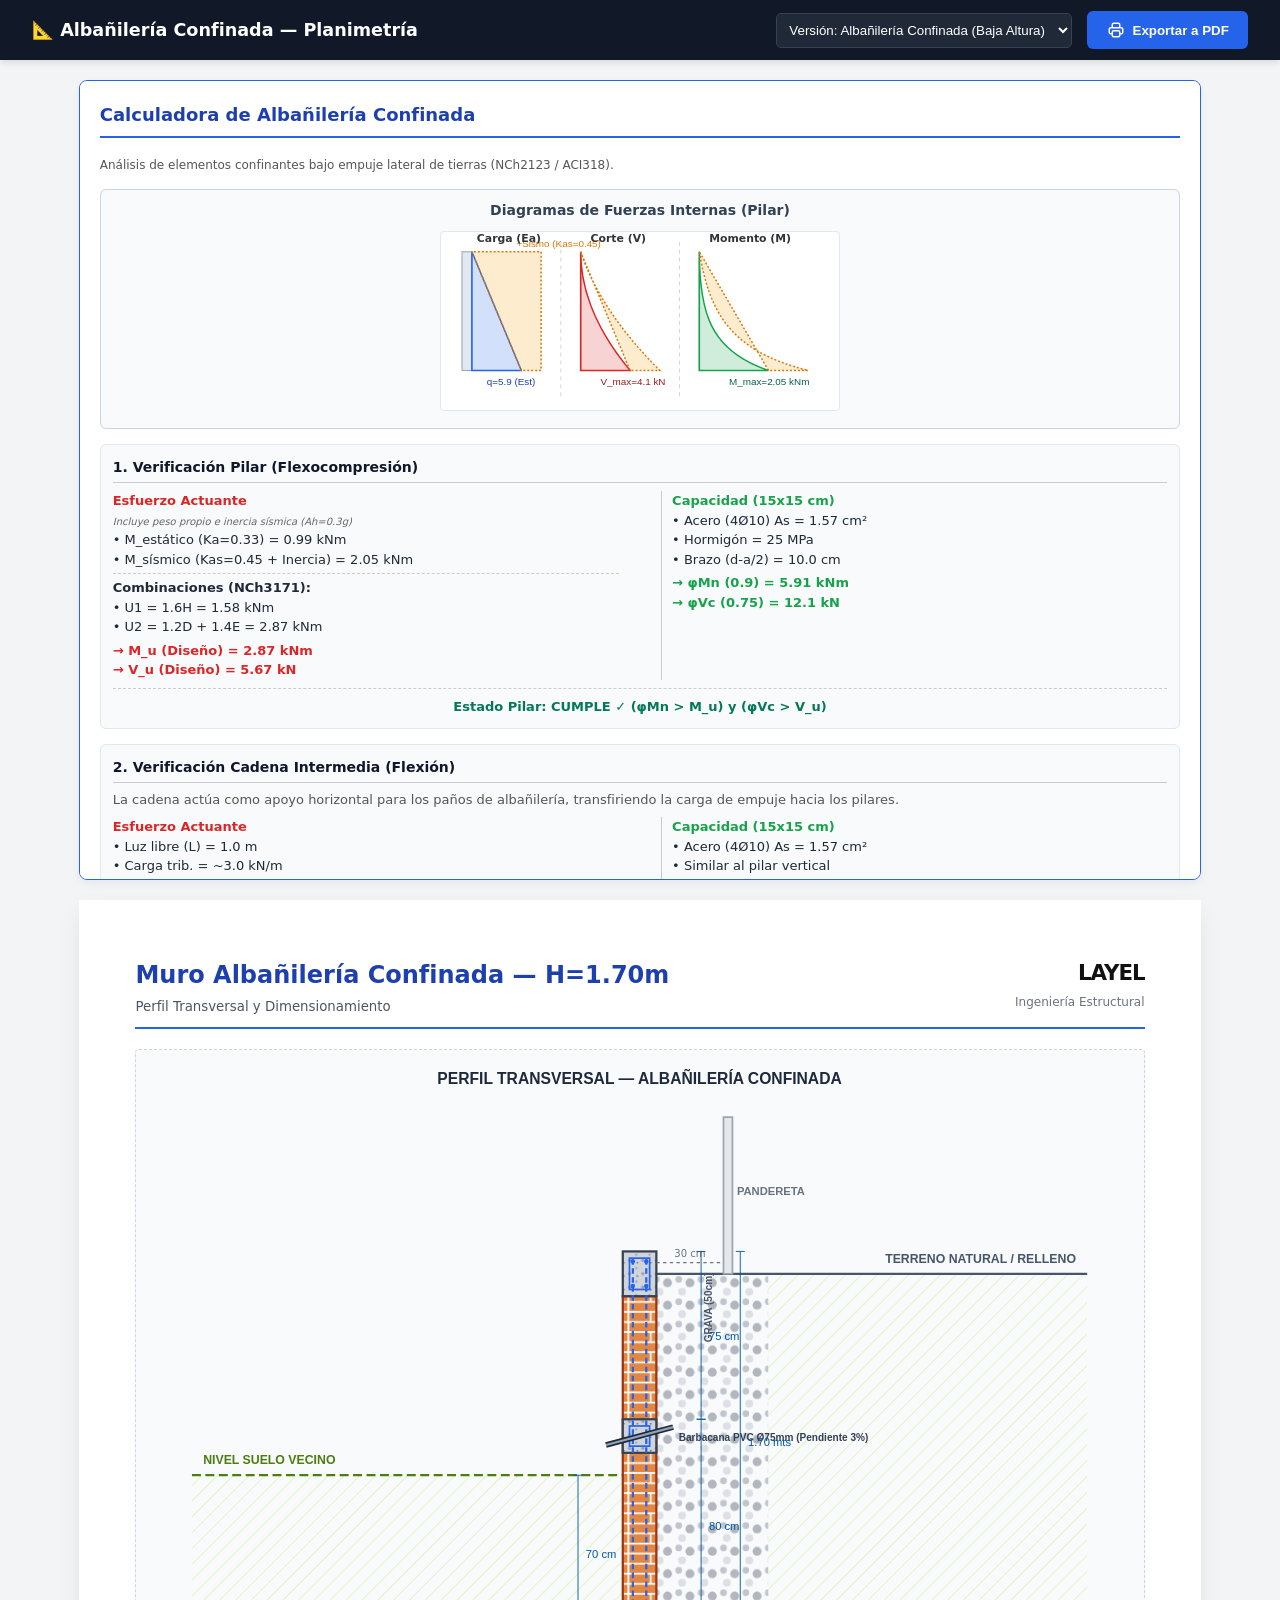
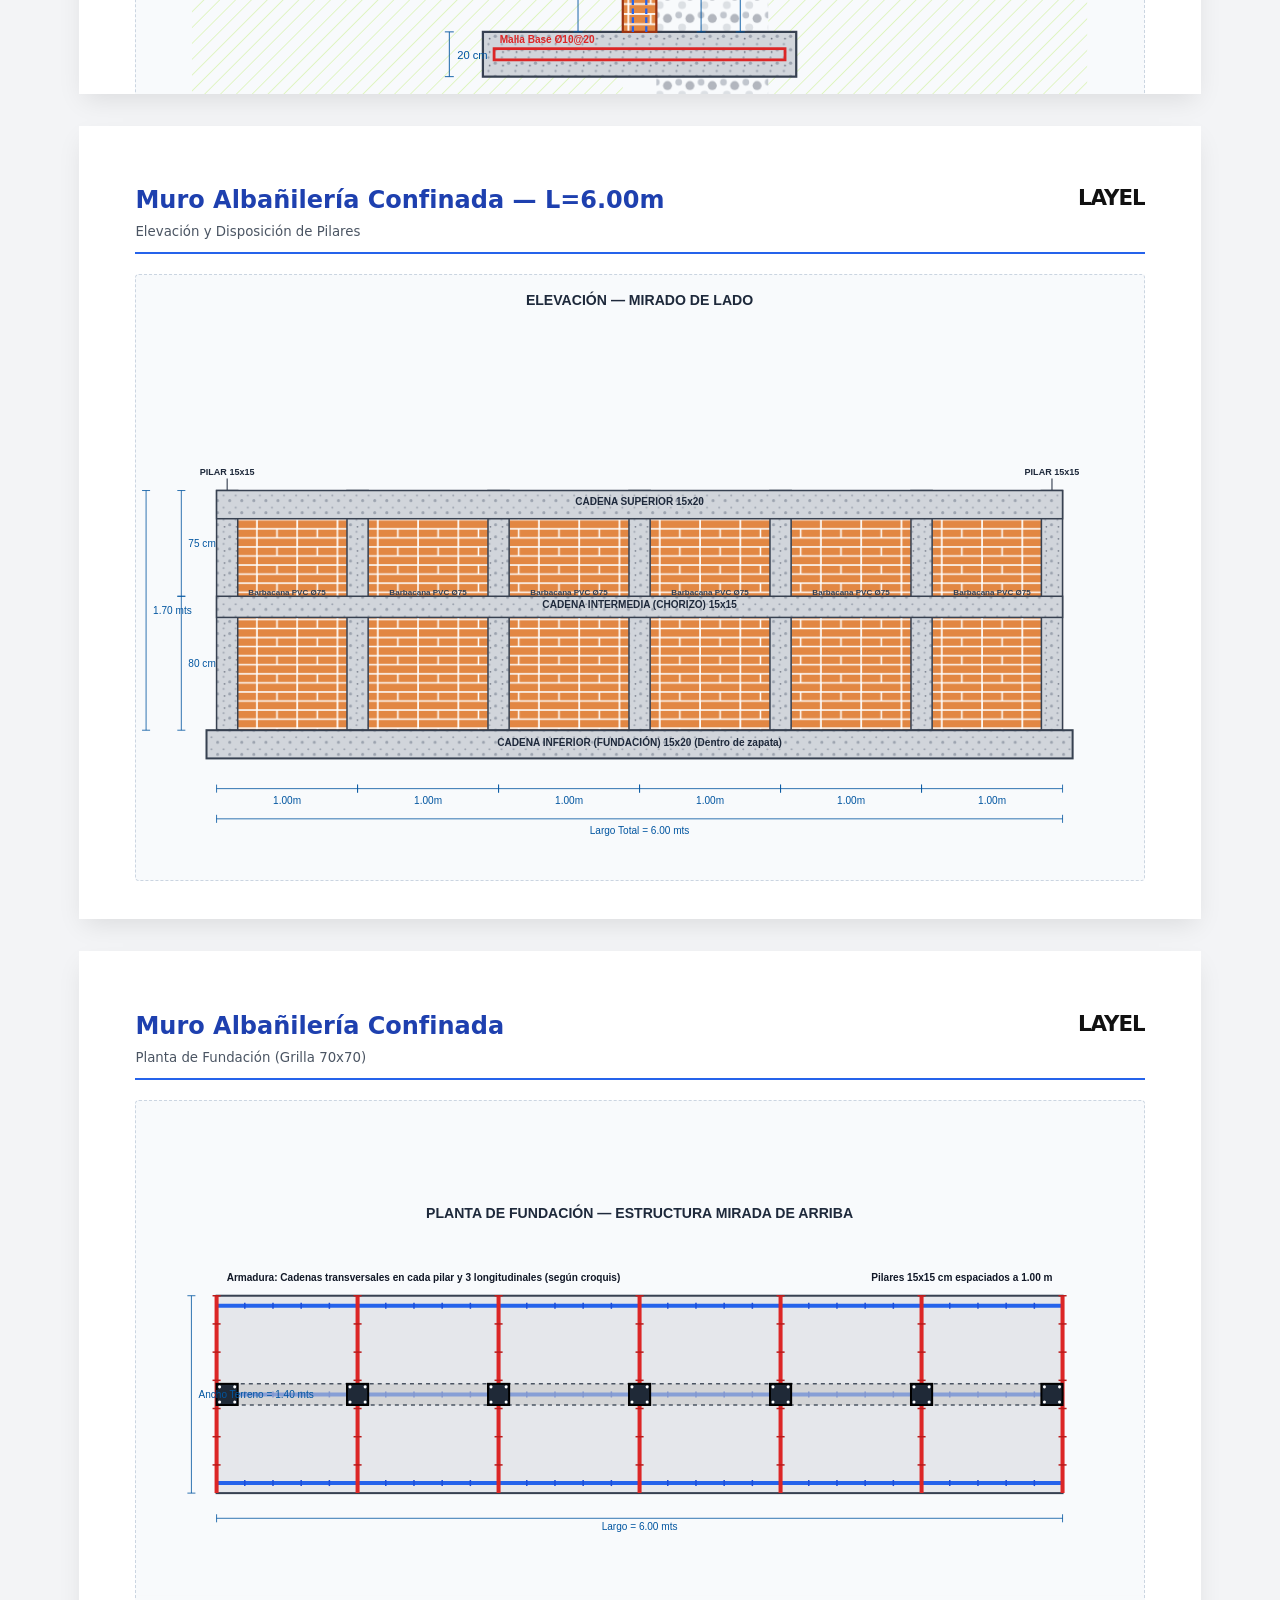
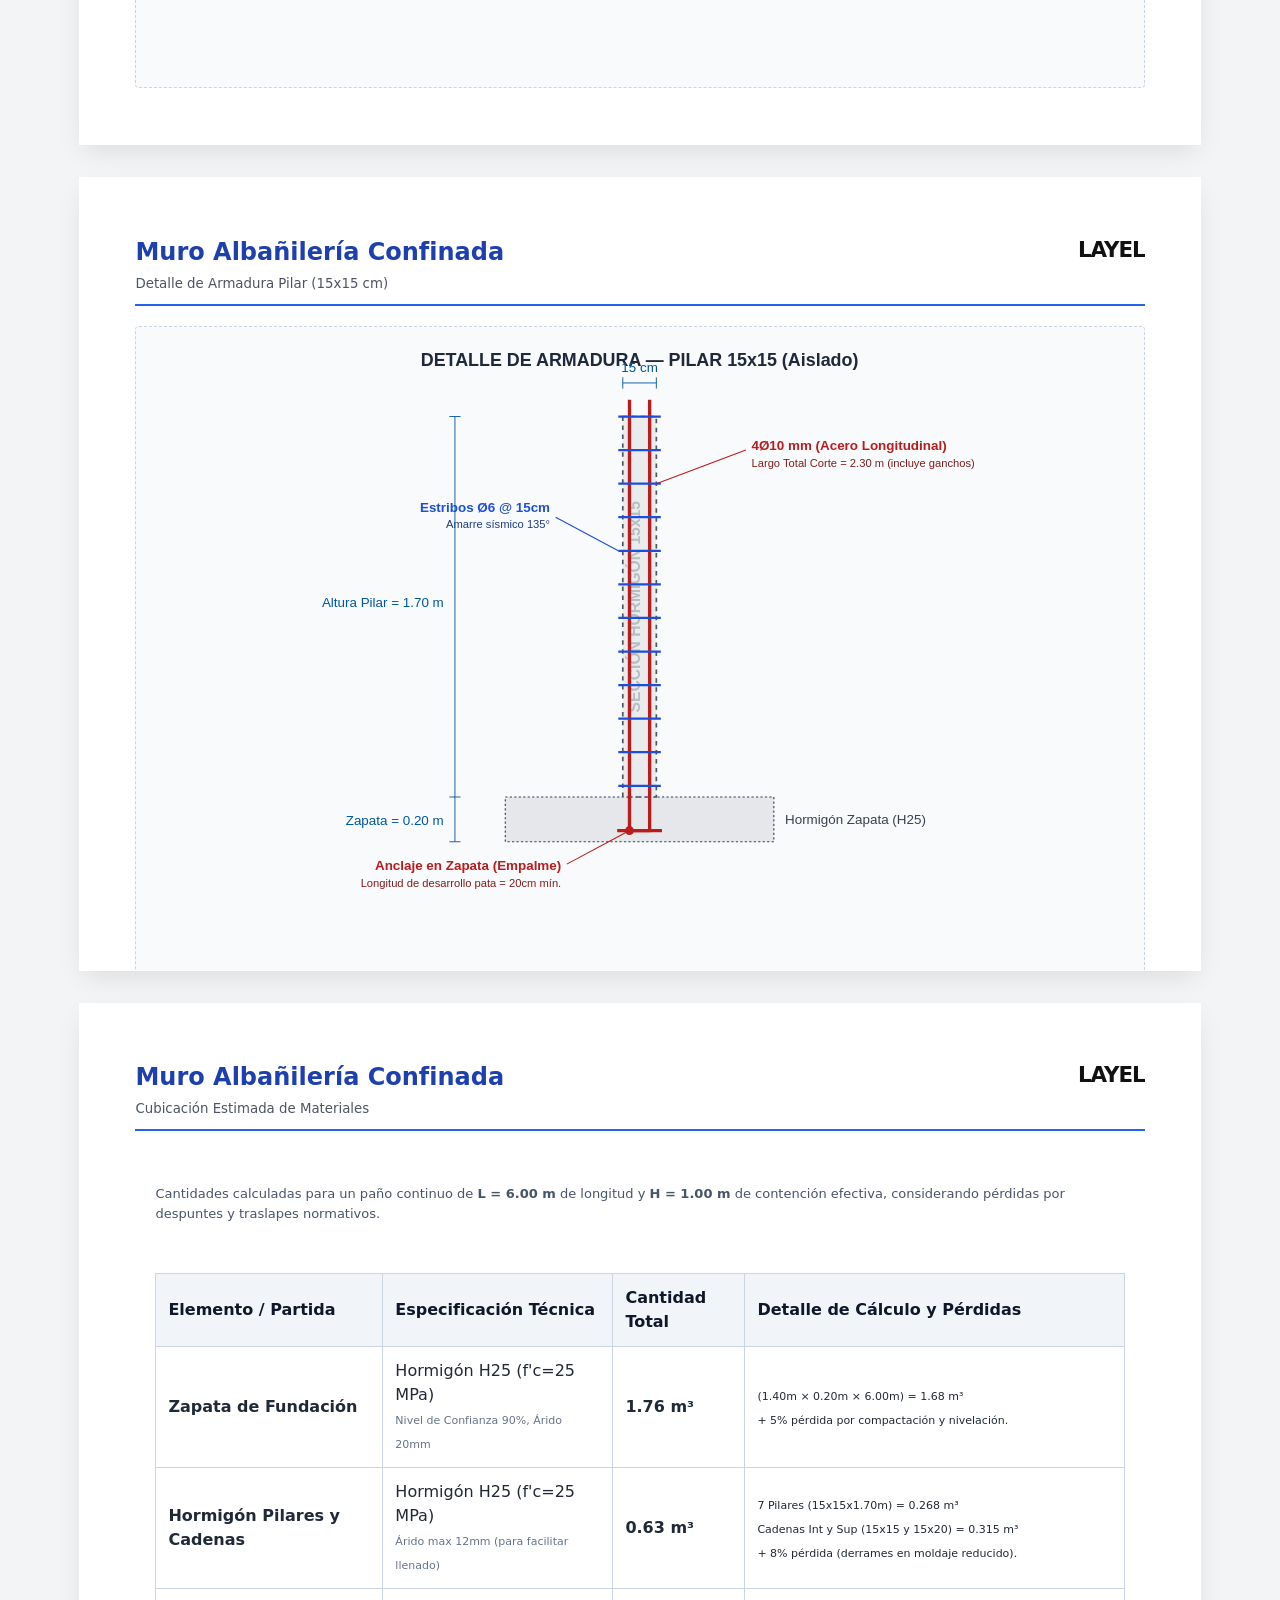
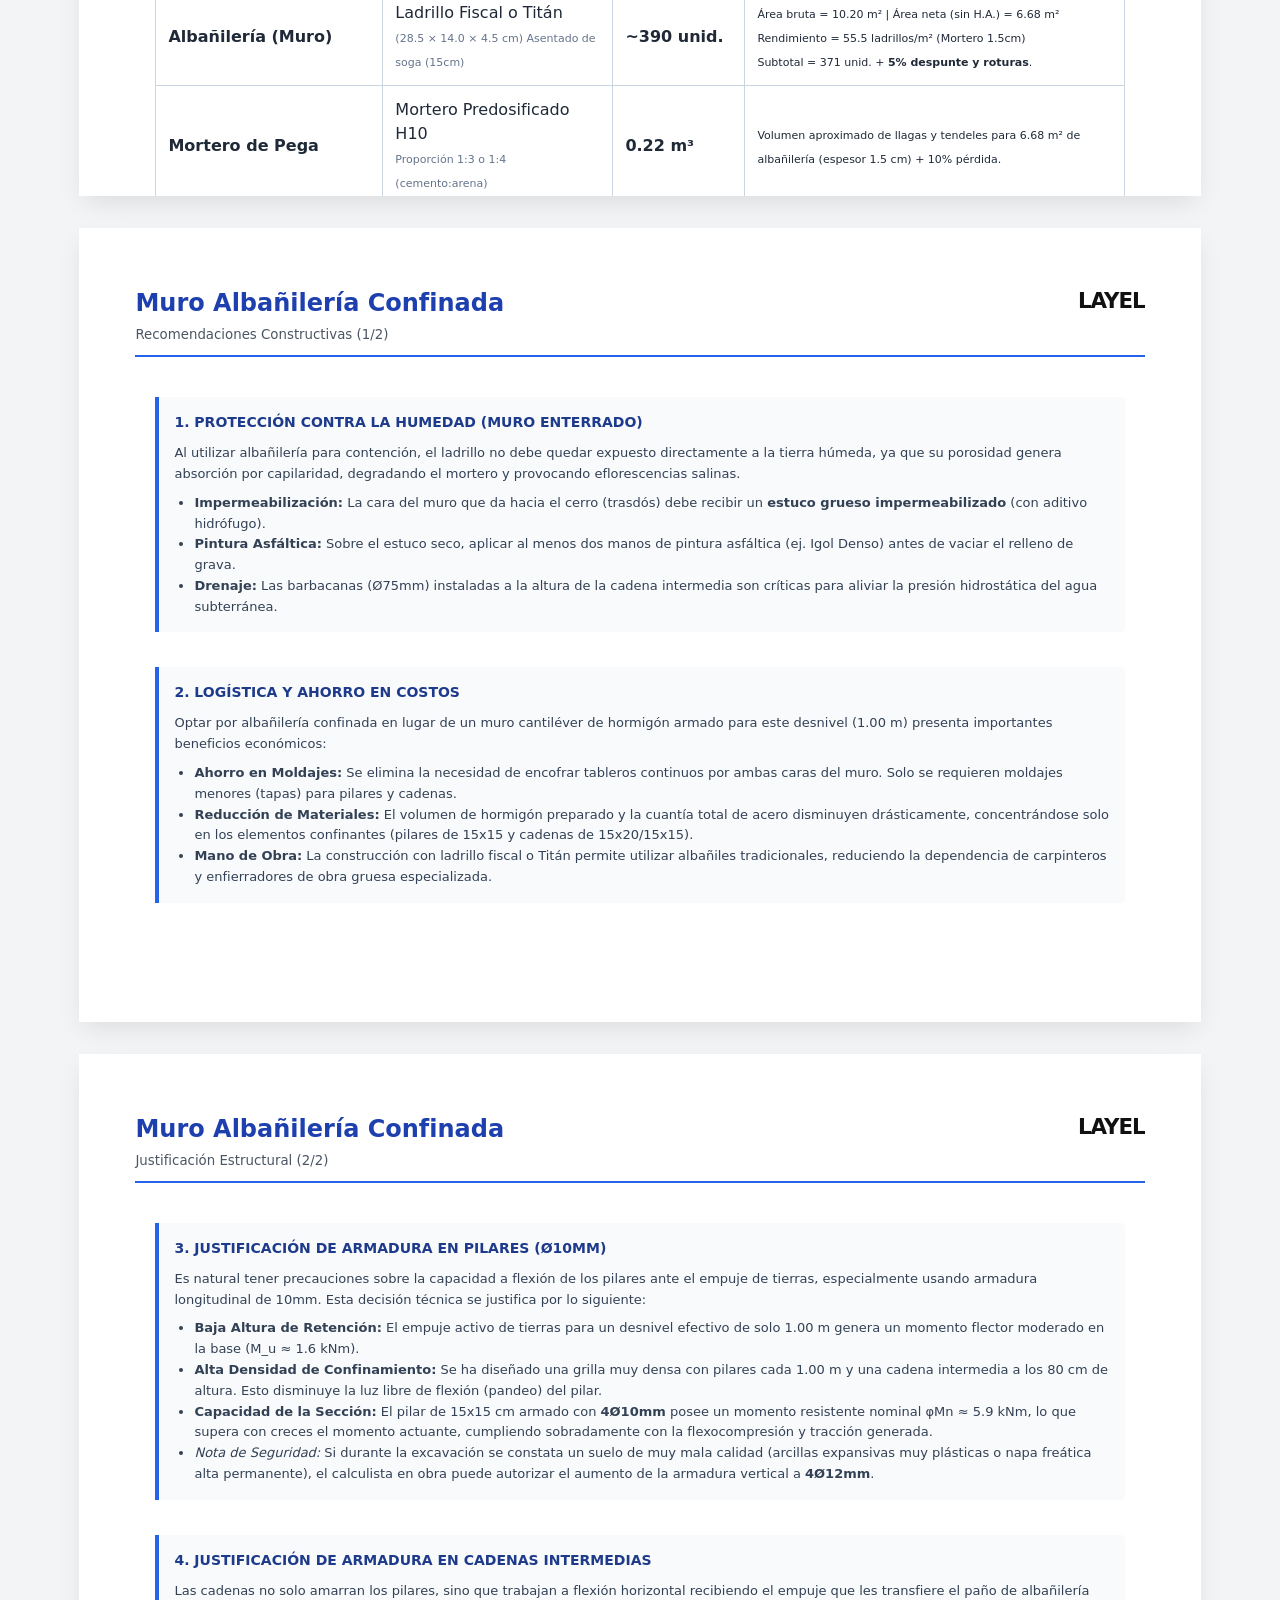
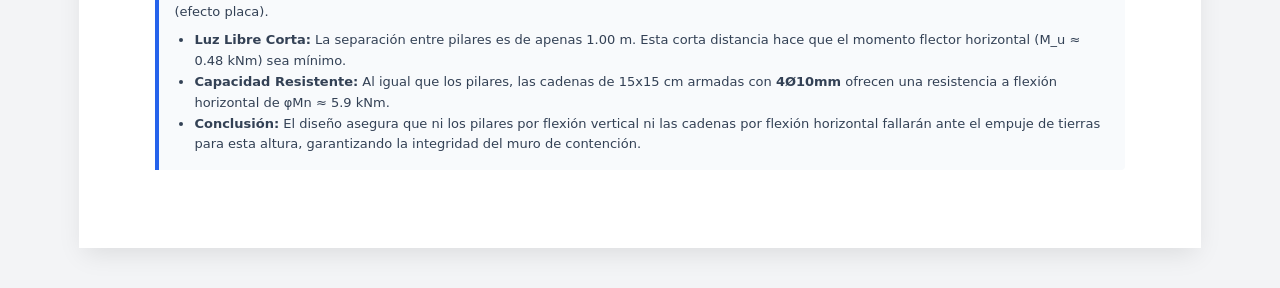
==== muro-albanileria.html @ ff4e569d "Initial commit: EstructuraCalc v2.1 Calculadora estructural iterativa bajo normativa chilena (NCh430" ====
<!DOCTYPE html>
<html lang="es">
<head>
  <meta charset="UTF-8">
  <title>Muro Albañilería Confinada</title>
  <style>
    :root {
      --bg: #f3f4f6;
      --paper: #ffffff;
      --text: #1f2937;
      --border: #e5e7eb;
      --primary: #2563eb;
      --primary-dark: #1e40af;
      --accent: #d97706;
      --danger: #dc2626;
      --success: #16a34a;
    }
    
    * { box-sizing: border-box; }
    
    body {
      margin: 0;
      padding: 0;
      background: var(--bg);
      font-family: 'Inter', system-ui, -apple-system, sans-serif;
      color: var(--text);
      line-height: 1.5;
    }

    .toolbar {
      position: fixed;
      top: 0; left: 0; right: 0;
      height: 60px;
      background: #111827;
      color: white;
      display: flex;
      align-items: center;
      justify-content: space-between;
      padding: 0 2rem;
      z-index: 1000;
      box-shadow: 0 4px 6px -1px rgba(0,0,0,0.1);
    }

    .toolbar h1 {
      font-size: 1.1rem;
      font-weight: 600;
      margin: 0;
      display: flex;
      align-items: center;
      gap: 0.5rem;
    }

    .btn-export {
      background: var(--primary);
      color: white;
      border: none;
      padding: 0.6rem 1.2rem;
      border-radius: 6px;
      font-weight: 600;
      cursor: pointer;
      display: flex;
      align-items: center;
      gap: 0.5rem;
      transition: background 0.2s;
    }
    .btn-export:hover { background: var(--primary-dark); }

    .pages-container {
      margin-top: 80px;
      padding-bottom: 40px;
      display: flex;
      flex-direction: column;
      align-items: center;
      gap: 2rem;
    }

    .page {
      width: 297mm;
      height: 210mm;
      background: var(--paper);
      box-shadow: 0 10px 25px -5px rgba(0,0,0,0.1);
      position: relative;
      overflow: hidden;
      page-break-after: always;
    }

    .page-inner {
      padding: 15mm;
      width: 100%;
      height: 100%;
      display: flex;
      flex-direction: column;
    }

    .header {
      display: flex;
      justify-content: space-between;
      border-bottom: 2px solid var(--primary);
      padding-bottom: 10px;
      margin-bottom: 20px;
    }

    .header-left h2 { margin: 0; font-size: 18pt; color: var(--primary-dark); }
    .header-left p { margin: 4px 0 0; font-size: 10pt; color: #4b5563; }
    
    .header-right { text-align: right; }
    .header-right .logo { font-size: 16pt; font-weight: 900; color: #111; letter-spacing: -1px; }
    .header-right p { margin: 4px 0 0; font-size: 9pt; color: #6b7280; }

    .content {
      flex: 1;
      display: flex;
      flex-direction: column;
      gap: 15px;
    }

    .svg-container {
      flex: 1;
      display: flex;
      align-items: center;
      justify-content: center;
      border: 1px dashed #cbd5e1;
      background: #f8fafc;
      border-radius: 4px;
      overflow: hidden;
    }

    svg {
      max-width: 100%;
      max-height: 100%;
    }

    .panel-calculo {
      position: fixed;
      top: 80px;
      left: 20px;
      width: 340px;
      background: white;
      border-radius: 8px;
      box-shadow: 0 4px 20px rgba(0,0,0,0.15);
      border: 1px solid var(--primary);
      padding: 20px;
      overflow-y: auto;
      max-height: calc(100vh - 100px);
      z-index: 100;
    }

    @media print {
      body { background: white; }
      .toolbar { display: none; }
      .panel-calculo { display: none !important; }
      .pages-container { margin: 0; padding: 0; gap: 0; }
      .page { box-shadow: none; border: none; }
      .svg-container { border: none; background: transparent; }
    }

    @media (max-width: 1400px) {
      .panel-calculo {
        position: static;
        width: 100%;
        max-width: 297mm;
        margin: 80px auto 0;
        box-shadow: 0 4px 10px rgba(0,0,0,0.05);
      }
      .pages-container { margin-top: 20px; }
    }
  </style>
</head>
<body>
  <div class="toolbar">
    <h1>📐 Albañilería Confinada — Planimetría</h1>
    <div style="display:flex; align-items:center; gap:15px;">
      <select onchange="if(this.value) window.location.href=this.value" style="padding: 0.5rem; border-radius: 5px; background: #1f2937; color: white; border: 1px solid #374151; cursor: pointer; outline: none;">
        <option value="muro-albanileria.html" selected>Versión: Albañilería Confinada (Baja Altura)</option>
        <option value="muro-contencion.html">Versión: Hormigón Armado (Cantiléver)</option>
        <option value="index.html">Volver a Adosamiento</option>
      </select>
      <button class="btn-export" onclick="window.print()">
        <svg width="18" height="18" fill="none" stroke="currentColor" stroke-width="2" viewBox="0 0 24 24"><path d="M17 17h2a2 2 0 002-2v-4a2 2 0 00-2-2H5a2 2 0 00-2 2v4a2 2 0 002 2h2m2 4h6a2 2 0 002-2v-4a2 2 0 00-2-2H9a2 2 0 00-2 2v4a2 2 0 002 2zm8-12V5a2 2 0 00-2-2H9a2 2 0 00-2 2v4h10z"></path></svg>
        Exportar a PDF
      </button>
    </div>
  </div>

  <div class="panel-calculo no-print">
    <h3 style="margin-top:0; color:var(--primary-dark); font-size:18px; border-bottom:2px solid var(--primary); padding-bottom:8px;">Calculadora de Albañilería Confinada</h3>
    <p style="font-size:12px; color:#555; margin-bottom:15px;">Análisis de elementos confinantes bajo empuje lateral de tierras (NCh2123 / ACI318).</p>

    <!-- DIAGRAMAS SVG -->
    <div style="background:#f8fafc; border:1px solid #cbd5e1; border-radius:6px; padding:10px; margin-bottom:15px; text-align:center;">
      <h4 style="margin:0 0 10px 0; font-size:14px; color:#334155;">Diagramas de Fuerzas Internas (Pilar)</h4>
      <svg width="400" height="180" viewBox="0 0 400 180" style="background:#fff; border:1px solid #e2e8f0; border-radius:4px;">
        <!-- Muro -->
        <rect x="20" y="20" width="10" height="120" fill="#e2e8f0" stroke="#94a3b8"/>
        <!-- Triangulo Empuje Estatico -->
        <polygon points="30,20 30,140 80,140" fill="rgba(37,99,235,0.2)" stroke="#2563eb" stroke-width="1.5"/>
        <text x="45" y="155" font-size="10" fill="#1e40af" font-family="Arial">q=5.9 (Est)</text>
        <!-- Incremento Sismico -->
        <polygon points="80,140 30,20 100,20 100,140" fill="rgba(245,158,11,0.2)" stroke="#d97706" stroke-width="1.5" stroke-dasharray="2,2"/>
        <text x="75" y="15" font-size="10" fill="#d97706" font-family="Arial">+Sismo (Kas=0.45)</text>
        <text x="35" y="10" font-size="11" font-weight="bold" fill="#333">Carga (Ea)</text>
        
        <!-- Lineas divisoras -->
        <line x1="120" y1="10" x2="120" y2="170" stroke="#cbd5e1" stroke-dasharray="4,4"/>
        
        <!-- Eje Corte -->
        <line x1="140" y1="20" x2="140" y2="140" stroke="#94a3b8" stroke-width="1.5"/>
        <!-- Curva Parabola Corte -->
        <path d="M 140 20 Q 140 80 190 140 L 140 140 Z" fill="rgba(220,38,38,0.2)" stroke="#dc2626" stroke-width="1.5"/>
        <!-- Sismo Corte -->
        <path d="M 140 20 Q 160 80 220 140 L 190 140 Z" fill="rgba(245,158,11,0.2)" stroke="#d97706" stroke-width="1.5" stroke-dasharray="2,2"/>
        <text x="160" y="155" font-size="10" fill="#991b1b" font-family="Arial">V_max=4.1 kN</text>
        <text x="150" y="10" font-size="11" font-weight="bold" fill="#333">Corte (V)</text>

        <!-- Lineas divisoras -->
        <line x1="240" y1="10" x2="240" y2="170" stroke="#cbd5e1" stroke-dasharray="4,4"/>

        <!-- Eje Momento -->
        <line x1="260" y1="20" x2="260" y2="140" stroke="#94a3b8" stroke-width="1.5"/>
        <!-- Curva Cubica Momento -->
        <path d="M 260 20 C 260 80 270 120 330 140 L 260 140 Z" fill="rgba(22,163,74,0.2)" stroke="#16a34a" stroke-width="1.5"/>
        <!-- Sismo Momento -->
        <path d="M 260 20 C 270 80 290 120 370 140 L 330 140 Z" fill="rgba(245,158,11,0.2)" stroke="#d97706" stroke-width="1.5" stroke-dasharray="2,2"/>
        <text x="290" y="155" font-size="10" fill="#065f46" font-family="Arial">M_max=2.05 kNm</text>
        <text x="270" y="10" font-size="11" font-weight="bold" fill="#333">Momento (M)</text>
      </svg>
    </div>

    <!-- CÁLCULO PILARES -->
    <div style="background:#f8fafc; border:1px solid #e2e8f0; padding:12px; border-radius:6px; font-size:13px; margin-bottom:15px;">
      <b style="color:#0f172a; font-size:14px; border-bottom:1px solid #ccc; display:block; padding-bottom:4px; margin-bottom:8px;">1. Verificación Pilar (Flexocompresión)</b>
      <div style="display:flex; justify-content:space-between;">
        <div style="width:48%;">
          <b style="color:#dc2626;">Esfuerzo Actuante</b><br>
          <i style="font-size:10px; color:#666; line-height:1;">Incluye peso propio e inercia sísmica (Ah=0.3g)</i><br>
          • M_estático (Ka=0.33) = 0.99 kNm<br>
          • M_sísmico (Kas=0.45 + Inercia) = 2.05 kNm<br>
          <div style="margin-top:4px; border-top:1px dashed #ccc; padding-top:4px;">
            <b>Combinaciones (NCh3171):</b><br>
            • U1 = 1.6H = 1.58 kNm<br>
            • U2 = 1.2D + 1.4E = 2.87 kNm<br>
          </div>
          <span style="font-weight:bold; color:#dc2626; display:inline-block; margin-top:4px;">→ M_u (Diseño) = 2.87 kNm</span><br>
          <span style="font-weight:bold; color:#dc2626;">→ V_u (Diseño) = 5.67 kN</span>
        </div>
        <div style="width:48%; border-left:1px solid #ccc; padding-left:10px;">
          <b style="color:#16a34a;">Capacidad (15x15 cm)</b><br>
          • Acero (4Ø10) As = 1.57 cm²<br>
          • Hormigón = 25 MPa<br>
          • Brazo (d-a/2) = 10.0 cm<br>
          <span style="font-weight:bold; color:#16a34a; display:inline-block; margin-top:4px;">→ φMn (0.9) = 5.91 kNm</span><br>
          <span style="font-weight:bold; color:#16a34a;">→ φVc (0.75) = 12.1 kN</span>
        </div>
      </div>
      <div style="margin-top:8px; padding-top:8px; border-top:1px dashed #ccc; text-align:center;">
        <span style="color:#047857; font-weight:bold;">Estado Pilar: CUMPLE ✓ (φMn > M_u) y (φVc > V_u)</span>
      </div>
    </div>

    <!-- CÁLCULO CADENA -->
    <div style="background:#f8fafc; border:1px solid #e2e8f0; padding:12px; border-radius:6px; font-size:13px; margin-bottom:15px;">
      <b style="color:#0f172a; font-size:14px; border-bottom:1px solid #ccc; display:block; padding-bottom:4px; margin-bottom:8px;">2. Verificación Cadena Intermedia (Flexión)</b>
      <p style="margin:0 0 8px 0; color:#555; line-height:1.4;">La cadena actúa como apoyo horizontal para los paños de albañilería, transfiriendo la carga de empuje hacia los pilares.</p>
      <div style="display:flex; justify-content:space-between;">
        <div style="width:48%;">
          <b style="color:#dc2626;">Esfuerzo Actuante</b><br>
          • Luz libre (L) = 1.0 m<br>
          • Carga trib. = ~3.0 kN/m<br>
          • M_nom (qL²/10) = 0.30 kNm<br>
          <span style="font-weight:bold; color:#dc2626; display:inline-block; margin-top:4px;">→ M_u (1.6x) = 0.48 kNm</span>
        </div>
        <div style="width:48%; border-left:1px solid #ccc; padding-left:10px;">
          <b style="color:#16a34a;">Capacidad (15x15 cm)</b><br>
          • Acero (4Ø10) As = 1.57 cm²<br>
          • Similar al pilar vertical<br>
          <span style="font-weight:bold; color:#16a34a; display:inline-block; margin-top:4px;">→ φMn (0.9) = 5.91 kNm</span>
        </div>
      </div>
      <div style="margin-top:8px; padding-top:8px; border-top:1px dashed #ccc; text-align:center;">
        <span style="color:#047857; font-weight:bold;">Estado Cadena: CUMPLE ✓ (φMn > Mu)</span>
      </div>
    </div>
  </div>

  <div class="pages-container" id="app"></div>

  <script>
    // Parámetros Geométricos (según croquis)
    const g = {
      H_muro: 1.70,     // Altura total del muro (m)
      H_tierra: 0.70,   // Altura de tierra retenida (vecino) (m)
      B_zapata: 1.40,   // Ancho zapata (m)
      H_zapata: 0.20,   // Espesor zapata (m)
      t_muro: 0.15,     // Espesor muro albañilería (m)
      L_total: 6.00,    // Largo total (m)
      
      pilar_b: 0.15,    // Ancho pilar (m)
      pilar_h: 0.15,    // Largo pilar (m)
      pilar_s: 1.00,    // Separación entre pilares (m)
      
      cadena_inf_h: 0.20, // Altura cadena inferior (m)
      cadena_sup_h: 0.20, // Altura cadena superior (m)
      cadena_int_h: 0.15, // Altura cadena intermedia (m)
      cadena_int_y: 0.75  // Distancia desde cadena superior a intermedia (m)
    };

    function renderTransversal() {
      // SVG paramétrico: Perfil Transversal
      const w = 900, h = 650;
      const sc = 200; // Escala (px/m)
      
      const px0 = w/2 - (g.B_zapata*sc)/2;
      const pyBase = h - 90;
      const pyZapTop = pyBase - g.H_zapata*sc;
      
      // Muro centrado en zapata
      const xMuroL = px0 + (g.B_zapata*sc)/2 - (g.t_muro*sc)/2;
      const xMuroR = xMuroL + g.t_muro*sc;
      const yMuroTop = pyZapTop - g.H_muro*sc;
      
      const ySueloL = pyZapTop - g.H_tierra*sc; // Vecino (0.7m)
      // El relleno de grava llega hasta la mitad de la cadena superior
      const ySueloR = yMuroTop + (g.cadena_sup_h*sc)/2; 

      // Helper de cotas
      function dimH(x1, x2, y, txt, off=15) {
        const mid = (x1 + x2) / 2;
        return `<g stroke="#0055a0" stroke-width="0.8" fill="none">
          <line x1="${x1}" y1="${y}" x2="${x2}" y2="${y}"/>
          <line x1="${x1}" y1="${y-4}" x2="${x1}" y2="${y+4}"/>
          <line x1="${x2}" y1="${y-4}" x2="${x2}" y2="${y+4}"/>
        </g><text x="${mid}" y="${y+off}" text-anchor="middle" fill="#0055a0" font-size="10" font-family="Arial">${txt}</text>`;
      }
      function dimV(x, y1, y2, txt) {
        const mid = (y1 + y2) / 2;
        return `<g stroke="#0055a0" stroke-width="0.8" fill="none">
          <line x1="${x}" y1="${y1}" x2="${x}" y2="${y2}"/>
          <line x1="${x-4}" y1="${y1}" x2="${x+4}" y2="${y1}"/>
          <line x1="${x-4}" y1="${y2}" x2="${x+4}" y2="${y2}"/>
        </g><text x="${x+7}" y="${mid+4}" fill="#0055a0" font-size="10" font-family="Arial">${txt}</text>`;
      }

      return `<svg viewBox="0 0 ${w} ${h}">
        <defs>
          <pattern id="brick" patternUnits="userSpaceOnUse" width="40" height="18">
            <rect width="40" height="18" fill="#e28743" stroke="#fff" stroke-width="1.5"/>
            <line x1="20" y1="0" x2="20" y2="9" stroke="#fff" stroke-width="1.5"/>
            <line x1="0" y1="9" x2="40" y2="9" stroke="#fff" stroke-width="1.5"/>
            <line x1="0" y1="9" x2="0" y2="18" stroke="#fff" stroke-width="1.5"/>
          </pattern>
          <pattern id="concrete" patternUnits="userSpaceOnUse" width="12" height="12">
            <rect width="12" height="12" fill="#d1d5db"/>
            <circle cx="3" cy="3" r="1" fill="#9ca3af"/>
            <circle cx="9" cy="8" r="1.5" fill="#9ca3af"/>
            <circle cx="4" cy="10" r="0.8" fill="#6b7280"/>
          </pattern>
          <pattern id="gravel" patternUnits="userSpaceOnUse" width="20" height="20">
            <circle cx="5" cy="5" r="3" fill="#9ca3af" opacity="0.6"/>
            <circle cx="15" cy="8" r="4" fill="#6b7280" opacity="0.5"/>
            <circle cx="8" cy="16" r="3.5" fill="#d1d5db" opacity="0.7"/>
          </pattern>
          <pattern id="soil" patternUnits="userSpaceOnUse" width="10" height="10" patternTransform="rotate(45)">
            <line x1="0" y1="0" x2="0" y2="10" stroke="#a3e635" stroke-width="1" opacity="0.5"/>
          </pattern>
        </defs>
        
        <rect width="${w}" height="${h}" fill="#f8fafc"/>
        
        <!-- Suelo Vecino (izq) -->
        <rect x="50" y="${ySueloL}" width="${xMuroL-50}" height="${pyBase+40-ySueloL}" fill="url(#soil)"/>
        <line x1="50" y1="${ySueloL}" x2="${xMuroL}" y2="${ySueloL}" stroke="#4d7c0f" stroke-width="2" stroke-dasharray="8,4"/>
        <text x="60" y="${ySueloL - 10}" fill="#4d7c0f" font-family="Arial" font-size="11" font-weight="bold">NIVEL SUELO VECINO</text>
        
        <!-- Relleno (der) - Solo 50cm de grava, resto terreno natural -->
        <!-- Terreno natural a la derecha de la grava -->
        <rect x="${xMuroR + 0.50*sc}" y="${ySueloR}" width="${w-(xMuroR+0.50*sc)-50}" height="${pyBase+40-ySueloR}" fill="url(#soil)"/>
        <!-- Grava (50cm pegada al muro) -->
        <rect x="${xMuroR}" y="${ySueloR}" width="${0.50*sc}" height="${pyBase+40-ySueloR}" fill="url(#gravel)"/>
        <line x1="${xMuroR}" y1="${ySueloR}" x2="${w-50}" y2="${ySueloR}" stroke="#475569" stroke-width="2"/>
        <text x="${w-60}" y="${ySueloR - 10}" fill="#475569" text-anchor="end" font-family="Arial" font-size="11" font-weight="bold">TERRENO NATURAL / RELLENO</text>
        <text x="${xMuroR + 0.25*sc}" y="${ySueloR + 30}" fill="#475569" text-anchor="middle" font-family="Arial" font-size="9" font-weight="bold" transform="rotate(-90 ${xMuroR + 0.25*sc} ${ySueloR + 30})">GRAVA (50cm)</text>
        
        <!-- Zapata -->
        <rect x="${px0}" y="${pyZapTop}" width="${g.B_zapata*sc}" height="${g.H_zapata*sc}" fill="url(#concrete)" stroke="#374151" stroke-width="2"/>
        <!-- Armadura Zapata -->
        <rect x="${px0+10}" y="${pyBase-25}" width="${g.B_zapata*sc-20}" height="10" fill="none" stroke="#dc2626" stroke-width="2.5"/>
        <text x="${px0+15}" y="${pyBase-30}" fill="#dc2626" font-family="Arial" font-size="9" font-weight="bold">Malla Base Ø10@20</text>
        
        <!-- Albañilería (Muro) -->
        <rect x="${xMuroL}" y="${yMuroTop + g.cadena_sup_h*sc}" width="${g.t_muro*sc}" height="${(g.H_muro - g.cadena_sup_h)*sc}" fill="url(#brick)" stroke="#9a3412" stroke-width="2"/>
        
        <!-- Cadena Superior -->
        <rect x="${xMuroL}" y="${yMuroTop}" width="${g.t_muro*sc}" height="${g.cadena_sup_h*sc}" fill="url(#concrete)" stroke="#374151" stroke-width="2"/>
        <!-- Armadura Cadena Sup -->
        <rect x="${xMuroL+6}" y="${yMuroTop+6}" width="${g.t_muro*sc-12}" height="${g.cadena_sup_h*sc-12}" fill="none" stroke="#2563eb" stroke-width="1.5"/>
        <circle cx="${xMuroL+9}" cy="${yMuroTop+9}" r="2" fill="#2563eb"/><circle cx="${xMuroR-9}" cy="${yMuroTop+9}" r="2" fill="#2563eb"/>
        <circle cx="${xMuroL+9}" cy="${yMuroTop+g.cadena_sup_h*sc-9}" r="2" fill="#2563eb"/><circle cx="${xMuroR-9}" cy="${yMuroTop+g.cadena_sup_h*sc-9}" r="2" fill="#2563eb"/>
        
        <!-- Cadena Intermedia (Chorizo) a 75cm de arriba -->
        <rect x="${xMuroL}" y="${yMuroTop + g.cadena_int_y*sc}" width="${g.t_muro*sc}" height="${g.cadena_int_h*sc}" fill="url(#concrete)" stroke="#374151" stroke-width="2"/>
        <!-- Armadura Cadena Int -->
        <rect x="${xMuroL+6}" y="${yMuroTop + g.cadena_int_y*sc + 6}" width="${g.t_muro*sc-12}" height="${g.cadena_int_h*sc-12}" fill="none" stroke="#2563eb" stroke-width="1.5"/>
        
        <!-- Pilar/Armadura Vertical (en corte no se ve el pilar entero a menos que coincida, mostraremos armadura vertical punteada) -->
        <line x1="${xMuroL+9}" y1="${pyZapTop}" x2="${xMuroL+9}" y2="${yMuroTop+5}" stroke="#2563eb" stroke-width="2" stroke-dasharray="5,3"/>
        <line x1="${xMuroR-9}" y1="${pyZapTop}" x2="${xMuroR-9}" y2="${yMuroTop+5}" stroke="#2563eb" stroke-width="2" stroke-dasharray="5,3"/>

        <!-- Pandereta -->
        <rect x="${xMuroR + 0.30*sc}" y="${ySueloR - 140}" width="8" height="140" fill="#e5e7eb" stroke="#9ca3af" stroke-width="1.5"/>
        <text x="${xMuroR + 0.30*sc + 12}" y="${ySueloR - 70}" fill="#6b7280" font-family="Arial" font-size="10" font-weight="bold">PANDERETA</text>
        <line x1="${xMuroR}" y1="${ySueloR - 10}" x2="${xMuroR + 0.30*sc}" y2="${ySueloR - 10}" stroke="#6b7280" stroke-width="1" stroke-dasharray="3,3"/>
        <text x="${xMuroR + 0.15*sc}" y="${ySueloR - 15}" text-anchor="middle" font-size="9" fill="#6b7280">30 cm</text>
        
        <!-- Barbacana (Drenaje) con pendiente de derecha (alto) a izquierda (bajo) -->
        <line x1="${xMuroL - 15}" y1="${yMuroTop + g.cadena_int_y*sc + (g.cadena_int_h*sc)/2 + 8}" x2="${xMuroR + 15}" y2="${yMuroTop + g.cadena_int_y*sc + (g.cadena_int_h*sc)/2 - 8}" stroke="#1e293b" stroke-width="5"/>
        <line x1="${xMuroL - 15}" y1="${yMuroTop + g.cadena_int_y*sc + (g.cadena_int_h*sc)/2 + 8}" x2="${xMuroR + 15}" y2="${yMuroTop + g.cadena_int_y*sc + (g.cadena_int_h*sc)/2 - 8}" stroke="#94a3b8" stroke-width="2"/>
        <text x="${xMuroR + 20}" y="${yMuroTop + g.cadena_int_y*sc + (g.cadena_int_h*sc)/2 + 4}" fill="#334155" font-family="Arial" font-size="9" font-weight="bold">Barbacana PVC Ø75mm (Pendiente 3%)</text>
        
        <!-- Cotas Horizontales -->
        ${dimH(px0, xMuroL, pyBase+25, '70 cm')}
        ${dimH(xMuroL, xMuroR, pyBase+25, '15 cm')}
        ${dimH(xMuroR, px0 + g.B_zapata*sc, pyBase+25, '70 cm')}
        ${dimH(px0, px0 + g.B_zapata*sc, pyBase+55, '1.40 mts')}
        
        <!-- Cotas Verticales -->
        ${dimV(xMuroL-40, pyZapTop, ySueloL, '70 cm')}
        ${dimV(px0-30, pyZapTop, pyBase, '20 cm')}
        ${dimV(xMuroR+40, yMuroTop+g.cadena_int_y*sc, pyZapTop, '80 cm')}
        ${dimV(xMuroR+40, yMuroTop, yMuroTop+g.cadena_int_y*sc, '75 cm')}
        ${dimV(xMuroR+75, yMuroTop, pyZapTop, '1.70 mts')}
        
        <text x="${w/2}" y="30" text-anchor="middle" font-family="Arial" font-size="14" font-weight="bold" fill="#1e293b">PERFIL TRANSVERSAL — ALBAÑILERÍA CONFINADA</text>
      </svg>`;
    }

    function renderElevacion() {
      const w = 1000, h = 600;
      const sc = 140; // Escala (px/m) para que quepan los 6m
      
      const px0 = w/2 - (g.L_total*sc)/2;
      const pyBase = h - 120;
      const pyZapTop = pyBase - g.H_zapata*sc;
      const pyMuroTop = pyZapTop - g.H_muro*sc;
      
      // Función para cotas
      function dimH(x1, x2, y, txt, off=15) {
        const mid = (x1 + x2) / 2;
        return `<g stroke="#0055a0" stroke-width="0.8" fill="none">
          <line x1="${x1}" y1="${y}" x2="${x2}" y2="${y}"/>
          <line x1="${x1}" y1="${y-4}" x2="${x1}" y2="${y+4}"/>
          <line x1="${x2}" y1="${y-4}" x2="${x2}" y2="${y+4}"/>
        </g><text x="${mid}" y="${y+off}" text-anchor="middle" fill="#0055a0" font-size="10" font-family="Arial">${txt}</text>`;
      }
      function dimV(x, y1, y2, txt) {
        const mid = (y1 + y2) / 2;
        return `<g stroke="#0055a0" stroke-width="0.8" fill="none">
          <line x1="${x}" y1="${y1}" x2="${x}" y2="${y2}"/>
          <line x1="${x-4}" y1="${y1}" x2="${x+4}" y2="${y1}"/>
          <line x1="${x-4}" y1="${y2}" x2="${x+4}" y2="${y2}"/>
        </g><text x="${x+7}" y="${mid+4}" fill="#0055a0" font-size="10" font-family="Arial">${txt}</text>`;
      }

      // Generar pilares
      const numPilares = Math.floor(g.L_total / g.pilar_s) + 1;
      let pilaresSVG = '';
      let cotasSVG = '';
      
      for(let i=0; i<numPilares; i++) {
        const xP = px0 + i * g.pilar_s * sc;
        // Pilar de 15x15
        const pW = g.pilar_b * sc;
        // Compensamos el ancho para que queden centrados en los ejes, excepto los bordes que van a filo
        let xDraw = xP - pW/2;
        if(i === 0) xDraw = px0; // Filo izquierdo
        if(i === numPilares - 1) xDraw = px0 + g.L_total*sc - pW; // Filo derecho
        
        pilaresSVG += `<rect x="${xDraw}" y="${pyMuroTop}" width="${pW}" height="${g.H_muro*sc}" fill="url(#concrete)" stroke="#374151" stroke-width="1.5"/>`;
        
        // Etiqueta pilar (sólo en el primero y último para no saturar)
        if(i===0 || i===numPilares-1) {
          pilaresSVG += `<text x="${xDraw+pW/2}" y="${pyMuroTop - 15}" fill="#1e293b" font-family="Arial" font-size="9" text-anchor="middle" font-weight="bold">PILAR 15x15</text>
          <line x1="${xDraw+pW/2}" y1="${pyMuroTop-12}" x2="${xDraw+pW/2}" y2="${pyMuroTop}" stroke="#1e293b" stroke-width="1"/>`;
        }
        
        if (i < numPilares - 1) {
          cotasSVG += dimH(xP, xP + g.pilar_s*sc, pyBase + 30, '1.00m');
          
          // Barbacana en el centro del paño, altura de cadena intermedia
          const cx = xP + (g.pilar_s*sc)/2;
          const cy = pyMuroTop + g.cadena_int_y*sc + (g.cadena_int_h*sc)/2;
          pilaresSVG += `<circle cx="${cx}" cy="${cy}" r="6" fill="#1e293b" stroke="#94a3b8" stroke-width="2"/>`;
          pilaresSVG += `<text x="${cx}" y="${cy - 12}" text-anchor="middle" fill="#334155" font-family="Arial" font-size="8" font-weight="bold">Barbacana PVC Ø75</text>`;
        }
      }

      // Dibujar paños de albañilería detrás de las cadenas/pilares (fondo)
      const brickFill = `<rect x="${px0}" y="${pyMuroTop}" width="${g.L_total*sc}" height="${g.H_muro*sc}" fill="url(#brick)" stroke="#9a3412" stroke-width="1"/>`;

      return `<svg viewBox="0 0 ${w} ${h}">
        <!-- Defs se reutilizan de transversal en el DOM, o las redefinimos aquí si el SVG es independiente -->
        <defs>
          <pattern id="brick2" patternUnits="userSpaceOnUse" width="40" height="18">
            <rect width="40" height="18" fill="#e28743" stroke="#fff" stroke-width="1.5"/>
            <line x1="20" y1="0" x2="20" y2="9" stroke="#fff" stroke-width="1.5"/>
            <line x1="0" y1="9" x2="40" y2="9" stroke="#fff" stroke-width="1.5"/>
            <line x1="0" y1="9" x2="0" y2="18" stroke="#fff" stroke-width="1.5"/>
          </pattern>
          <pattern id="concrete2" patternUnits="userSpaceOnUse" width="12" height="12">
            <rect width="12" height="12" fill="#d1d5db"/>
            <circle cx="3" cy="3" r="1" fill="#9ca3af"/>
            <circle cx="9" cy="8" r="1.5" fill="#9ca3af"/>
          </pattern>
        </defs>

        <!-- Albañilería de fondo -->
        ${brickFill}
        
        <!-- Pilares -->
        ${pilaresSVG}
        
        <!-- Cadena Superior 15x20 -->
        <rect x="${px0}" y="${pyMuroTop}" width="${g.L_total*sc}" height="${g.cadena_sup_h*sc}" fill="url(#concrete2)" stroke="#374151" stroke-width="1.5"/>
        <text x="${px0 + g.L_total*sc/2}" y="${pyMuroTop + 14}" fill="#1e293b" font-family="Arial" font-size="10" text-anchor="middle" font-weight="bold">CADENA SUPERIOR 15x20</text>
        
        <!-- Cadena Intermedia 15x15 (Chorizo) -->
        <rect x="${px0}" y="${pyMuroTop + g.cadena_int_y*sc}" width="${g.L_total*sc}" height="${g.cadena_int_h*sc}" fill="url(#concrete2)" stroke="#374151" stroke-width="1.5"/>
        <text x="${px0 + g.L_total*sc/2}" y="${pyMuroTop + g.cadena_int_y*sc + 12}" fill="#1e293b" font-family="Arial" font-size="10" text-anchor="middle" font-weight="bold">CADENA INTERMEDIA (CHORIZO) 15x15</text>
        
        <!-- Cadena Inferior (Base) 15x20 (Representada asomando o como zapata visible) -->
        <rect x="${px0 - 10}" y="${pyZapTop}" width="${g.L_total*sc + 20}" height="${g.H_zapata*sc}" fill="url(#concrete2)" stroke="#374151" stroke-width="2"/>
        <text x="${px0 + g.L_total*sc/2}" y="${pyZapTop + 16}" fill="#1e293b" font-family="Arial" font-size="10" text-anchor="middle" font-weight="bold">CADENA INFERIOR (FUNDACIÓN) 15x20 (Dentro de zapata)</text>
        
        <!-- Cotas -->
        ${cotasSVG}
        ${dimH(px0, px0 + g.L_total*sc, pyBase + 60, 'Largo Total = 6.00 mts')}
        
        ${dimV(px0 - 35, pyMuroTop + g.cadena_int_y*sc, pyZapTop, '80 cm')}
        ${dimV(px0 - 35, pyMuroTop, pyMuroTop + g.cadena_int_y*sc, '75 cm')}
        ${dimV(px0 - 70, pyMuroTop, pyZapTop, '1.70 mts')}
        
        <text x="${w/2}" y="30" text-anchor="middle" font-family="Arial" font-size="14" font-weight="bold" fill="#1e293b">ELEVACIÓN — MIRADO DE LADO</text>
      </svg>`;
    }

    function renderPlanta() {
      const w = 1000, h = 400;
      const sc = 140; // Escala (px/m)
      
      const px0 = w/2 - (g.L_total*sc)/2;
      const py0 = h/2 - (g.B_zapata*sc)/2;
      
      const numPilares = Math.floor(g.L_total / g.pilar_s) + 1;
      
      let gridSVG = '';
      
      // Dibujar cadenas longitudinales (ejes de la zapata)
      // El esquema a mano muestra 3 líneas longitudinales a lo largo de los 6m.
      const yL_top = py0 + 10;
      const yL_mid = py0 + (g.B_zapata*sc)/2;
      const yL_bot = py0 + g.B_zapata*sc - 10;
      
      gridSVG += `<line x1="${px0}" y1="${yL_top}" x2="${px0 + g.L_total*sc}" y2="${yL_top}" stroke="#2563eb" stroke-width="4"/>`;
      gridSVG += `<line x1="${px0}" y1="${yL_mid}" x2="${px0 + g.L_total*sc}" y2="${yL_mid}" stroke="#2563eb" stroke-width="4"/>`;
      gridSVG += `<line x1="${px0}" y1="${yL_bot}" x2="${px0 + g.L_total*sc}" y2="${yL_bot}" stroke="#2563eb" stroke-width="4"/>`;
      // Estribos/escalerilla para las cadenas longitudinales
      for(let j=0; j<g.L_total*5; j++) {
        const xEst = px0 + j*(sc/5);
        gridSVG += `<line x1="${xEst}" y1="${yL_top-3}" x2="${xEst}" y2="${yL_top+3}" stroke="#1d4ed8" stroke-width="1.5"/>`;
        gridSVG += `<line x1="${xEst}" y1="${yL_mid-3}" x2="${xEst}" y2="${yL_mid+3}" stroke="#1d4ed8" stroke-width="1.5"/>`;
        gridSVG += `<line x1="${xEst}" y1="${yL_bot-3}" x2="${xEst}" y2="${yL_bot+3}" stroke="#1d4ed8" stroke-width="1.5"/>`;
      }

      // Dibujar cadenas transversales (saliendo de los pilares hacia los bordes)
      for(let i=0; i<numPilares; i++) {
        const xP = px0 + i * g.pilar_s * sc;
        gridSVG += `<line x1="${xP}" y1="${py0}" x2="${xP}" y2="${py0 + g.B_zapata*sc}" stroke="#dc2626" stroke-width="4"/>`;
        // Estribos/escalerilla de las cadenas transversales
        for(let j=0; j<g.B_zapata*5; j++) {
          const yEst = py0 + j*(sc/5);
          gridSVG += `<line x1="${xP-4}" y1="${yEst}" x2="${xP+4}" y2="${yEst}" stroke="#b91c1c" stroke-width="1.5"/>`;
        }
      }

      // Pilares (Mirados desde arriba)
      let pilaresSVG = '';
      const pW = g.pilar_b * sc;
      const pH = g.pilar_h * sc;
      // Posición Y central
      const yP = h/2 - pH/2;

      for(let i=0; i<numPilares; i++) {
        const xP = px0 + i * g.pilar_s * sc;
        let xDraw = xP - pW/2;
        if(i === 0) xDraw = px0;
        if(i === numPilares - 1) xDraw = px0 + g.L_total*sc - pW;
        
        pilaresSVG += `<rect x="${xDraw}" y="${yP}" width="${pW}" height="${pH}" fill="#1f2937" stroke="#000" stroke-width="2"/>`;
        // Armadura del pilar (4 puntitos)
        pilaresSVG += `
          <circle cx="${xDraw+3}" cy="${yP+3}" r="1.5" fill="#fff"/>
          <circle cx="${xDraw+pW-3}" cy="${yP+3}" r="1.5" fill="#fff"/>
          <circle cx="${xDraw+3}" cy="${yP+pH-3}" r="1.5" fill="#fff"/>
          <circle cx="${xDraw+pW-3}" cy="${yP+pH-3}" r="1.5" fill="#fff"/>
        `;
      }

      function dimH(x1, x2, y, txt) {
        const mid = (x1 + x2) / 2;
        return `<g stroke="#0055a0" stroke-width="0.8" fill="none">
          <line x1="${x1}" y1="${y}" x2="${x2}" y2="${y}"/>
          <line x1="${x1}" y1="${y-4}" x2="${x1}" y2="${y+4}"/>
          <line x1="${x2}" y1="${y-4}" x2="${x2}" y2="${y+4}"/>
        </g><text x="${mid}" y="${y+12}" text-anchor="middle" fill="#0055a0" font-size="10" font-family="Arial">${txt}</text>`;
      }
      function dimV(x, y1, y2, txt) {
        const mid = (y1 + y2) / 2;
        return `<g stroke="#0055a0" stroke-width="0.8" fill="none">
          <line x1="${x}" y1="${y1}" x2="${x}" y2="${y2}"/>
          <line x1="${x-4}" y1="${y1}" x2="${x+4}" y2="${y1}"/>
          <line x1="${x-4}" y1="${y2}" x2="${x+4}" y2="${y2}"/>
        </g><text x="${x+7}" y="${mid+4}" fill="#0055a0" font-size="10" font-family="Arial">${txt}</text>`;
      }

      return `<svg viewBox="0 0 ${w} ${h}">
        <rect width="${w}" height="${h}" fill="#f8fafc"/>
        
        <!-- Contorno Zapata -->
        <rect x="${px0}" y="${py0}" width="${g.L_total*sc}" height="${g.B_zapata*sc}" fill="#e5e7eb" stroke="#374151" stroke-width="2"/>
        
        <!-- Grilla de armadura -->
        ${gridSVG}
        
        <!-- Muro (Línea central punteada o sombreada) -->
        <rect x="${px0}" y="${h/2 - (g.t_muro*sc)/2}" width="${g.L_total*sc}" height="${g.t_muro*sc}" fill="rgba(200,200,200,0.6)" stroke="#4b5563" stroke-width="1.5" stroke-dasharray="4"/>
        
        <!-- Pilares -->
        ${pilaresSVG}
        
        <!-- Notas -->
        <text x="${px0+10}" y="${py0-15}" fill="#111827" font-family="Arial" font-size="10" font-weight="bold">Armadura: Cadenas transversales en cada pilar y 3 longitudinales (según croquis)</text>
        <text x="${px0 + g.L_total*sc - 10}" y="${py0-15}" text-anchor="end" fill="#111827" font-family="Arial" font-size="10" font-weight="bold">Pilares 15x15 cm espaciados a 1.00 m</text>
        
        <!-- Cotas -->
        ${dimH(px0, px0 + g.L_total*sc, py0 + g.B_zapata*sc + 25, 'Largo = 6.00 mts')}
        ${dimV(px0 - 25, py0, py0 + g.B_zapata*sc, 'Ancho Terreno = 1.40 mts')}
        
        <text x="${w/2}" y="25" text-anchor="middle" font-family="Arial" font-size="14" font-weight="bold" fill="#1e293b">PLANTA DE FUNDACIÓN — ESTRUCTURA MIRADA DE ARRIBA</text>
      </svg>`;
    }

    function renderDetallePilar() {
      const w = 900, h = 650;
      const sc = 200; // pixels per meter
      const px0 = w/2 - (0.15*sc)/2; // center x
      const py0 = 80; // top y
      const pW = 0.15*sc;
      const pH = g.H_muro*sc;
      const zH = g.H_zapata*sc;
      
      let svg = `<svg viewBox="0 0 ${w} ${h}">
        <rect width="${w}" height="${h}" fill="#f8fafc"/>
        <text x="${w/2}" y="35" text-anchor="middle" font-family="Arial" font-size="16" font-weight="bold" fill="#1e293b">DETALLE DE ARMADURA — PILAR 15x15 (Aislado)</text>
        
        <!-- Zapata Background -->
        <rect x="${w/2 - 1.2*sc/2}" y="${py0 + pH}" width="${1.2*sc}" height="${zH}" fill="#e5e7eb" stroke="#374151" stroke-width="1" stroke-dasharray="2"/>
        <text x="${w/2 + 1.2*sc/2 + 10}" y="${py0 + pH + zH/2 + 4}" font-family="Arial" font-size="12" fill="#374151">Hormigón Zapata (H25)</text>

        <!-- Pilar Concrete Outline -->
        <rect x="${px0}" y="${py0}" width="${pW}" height="${pH}" fill="rgba(200,200,200,0.3)" stroke="#4b5563" stroke-width="1.5" stroke-dasharray="4"/>
        <text x="${px0 + pW/2}" y="${py0 + pH/2}" text-anchor="middle" transform="rotate(-90 ${px0 + pW/2} ${py0 + pH/2})" fill="#4b5563" font-family="Arial" font-size="14" font-weight="bold" opacity="0.3">SECCIÓN HORMIGÓN 15x15</text>
        
        <!-- Longitudinal Rebar (left and right to represent 4 bars) -->
        <!-- Left bars -->
        <path d="M ${px0 + 6} ${py0 - 15} L ${px0 + 6} ${py0 + pH + zH - 10} L ${px0 + 35} ${py0 + pH + zH - 10}" fill="none" stroke="#b91c1c" stroke-width="3"/>
        <!-- Right bars -->
        <path d="M ${px0 + pW - 6} ${py0 - 15} L ${px0 + pW - 6} ${py0 + pH + zH - 10} L ${px0 + pW - 35} ${py0 + pH + zH - 10}" fill="none" stroke="#b91c1c" stroke-width="3"/>
        
        <!-- Stirrups (Estribos) -->
        <g stroke="#1d4ed8" stroke-width="2" fill="none">`;
        
      const numStirrups = Math.floor(g.H_muro / 0.15);
      for(let i=0; i<=numStirrups; i++) {
        const yE = py0 + i * (0.15*sc);
        svg += `<line x1="${px0 - 4}" y1="${yE}" x2="${px0 + pW + 4}" y2="${yE}"/>`;
      }
        
      svg += `</g>
        
        <!-- Callouts -->
        <!-- Longitudinal -->
        <line x1="${px0 + pW}" y1="${py0 + 60}" x2="${px0 + pW + 80}" y2="${py0 + 30}" stroke="#b91c1c" stroke-width="1"/>
        <text x="${px0 + pW + 85}" y="${py0 + 30}" fill="#b91c1c" font-family="Arial" font-size="12" font-weight="bold">4Ø10 mm (Acero Longitudinal)</text>
        <text x="${px0 + pW + 85}" y="${py0 + 45}" fill="#7f1d1d" font-family="Arial" font-size="10">Largo Total Corte = 2.30 m (incluye ganchos)</text>
        
        <!-- Stirrups -->
        <line x1="${px0 - 4}" y1="${py0 + 120}" x2="${px0 - 60}" y2="${py0 + 90}" stroke="#1d4ed8" stroke-width="1"/>
        <text x="${px0 - 65}" y="${py0 + 85}" text-anchor="end" fill="#1d4ed8" font-family="Arial" font-size="12" font-weight="bold">Estribos Ø6 @ 15cm</text>
        <text x="${px0 - 65}" y="${py0 + 100}" text-anchor="end" fill="#1e3a8a" font-family="Arial" font-size="10">Amarre sísmico 135°</text>
        
        <!-- Hook/Anchorage -->
        <circle cx="${px0 + 6}" cy="${py0 + pH + zH - 10}" r="4" fill="#b91c1c"/>
        <line x1="${px0 + 6}" y1="${py0 + pH + zH - 10}" x2="${px0 - 50}" y2="${py0 + pH + zH + 20}" stroke="#b91c1c" stroke-width="1"/>
        <text x="${px0 - 55}" y="${py0 + pH + zH + 25}" text-anchor="end" fill="#b91c1c" font-family="Arial" font-size="12" font-weight="bold">Anclaje en Zapata (Empalme)</text>
        <text x="${px0 - 55}" y="${py0 + pH + zH + 40}" text-anchor="end" fill="#7f1d1d" font-family="Arial" font-size="10">Longitud de desarrollo pata = 20cm mín.</text>

        <!-- Dimension Lines -->
        <g stroke="#0055a0" stroke-width="0.8" fill="none">
          <line x1="${px0 - 150}" y1="${py0}" x2="${px0 - 150}" y2="${py0 + pH}"/>
          <line x1="${px0 - 155}" y1="${py0}" x2="${px0 - 145}" y2="${py0}"/>
          <line x1="${px0 - 155}" y1="${py0 + pH}" x2="${px0 - 145}" y2="${py0 + pH}"/>
        </g>
        <text x="${px0 - 160}" y="${py0 + pH/2}" text-anchor="end" fill="#0055a0" font-family="Arial" font-size="12">Altura Pilar = 1.70 m</text>
        
        <g stroke="#0055a0" stroke-width="0.8" fill="none">
          <line x1="${px0 - 150}" y1="${py0 + pH}" x2="${px0 - 150}" y2="${py0 + pH + zH}"/>
          <line x1="${px0 - 155}" y1="${py0 + pH + zH}" x2="${px0 - 145}" y2="${py0 + pH + zH}"/>
        </g>
        <text x="${px0 - 160}" y="${py0 + pH + zH/2 + 5}" text-anchor="end" fill="#0055a0" font-family="Arial" font-size="12">Zapata = 0.20 m</text>

        <g stroke="#0055a0" stroke-width="0.8" fill="none">
          <line x1="${px0}" y1="${py0 - 30}" x2="${px0 + pW}" y2="${py0 - 30}"/>
          <line x1="${px0}" y1="${py0 - 35}" x2="${px0}" y2="${py0 - 25}"/>
          <line x1="${px0 + pW}" y1="${py0 - 35}" x2="${px0 + pW}" y2="${py0 - 25}"/>
        </g>
        <text x="${px0 + pW/2}" y="${py0 - 40}" text-anchor="middle" fill="#0055a0" font-family="Arial" font-size="12">15 cm</text>

      </svg>`;
      return svg;
    }

    const app = document.getElementById('app');

    app.innerHTML = `
      <div class="page">
        <div class="page-inner">
          <div class="header">
            <div class="header-left">
              <h2>Muro Albañilería Confinada — H=1.70m</h2>
              <p>Perfil Transversal y Dimensionamiento</p>
            </div>
            <div class="header-right">
              <div class="logo">LAYEL</div>
              <p>Ingeniería Estructural</p>
            </div>
          </div>
          <div class="content">
            <div class="svg-container">
              ${renderTransversal()}
            </div>
          </div>
        </div>
      </div>
      
      <div class="page">
        <div class="page-inner">
          <div class="header">
            <div class="header-left">
              <h2>Muro Albañilería Confinada — L=6.00m</h2>
              <p>Elevación y Disposición de Pilares</p>
            </div>
            <div class="header-right">
              <div class="logo">LAYEL</div>
            </div>
          </div>
          <div class="content">
            <div class="svg-container">
              ${renderElevacion()}
            </div>
          </div>
        </div>
      </div>
      
      <div class="page">
        <div class="page-inner">
          <div class="header">
            <div class="header-left">
              <h2>Muro Albañilería Confinada</h2>
              <p>Planta de Fundación (Grilla 70x70)</p>
            </div>
            <div class="header-right">
              <div class="logo">LAYEL</div>
            </div>
          </div>
          <div class="content">
            <div class="svg-container">
              ${renderPlanta()}
            </div>
          </div>
        </div>
      </div>
      
      <div class="page">
        <div class="page-inner">
          <div class="header">
            <div class="header-left">
              <h2>Muro Albañilería Confinada</h2>
              <p>Detalle de Armadura Pilar (15x15 cm)</p>
            </div>
            <div class="header-right">
              <div class="logo">LAYEL</div>
            </div>
          </div>
          <div class="content">
            <div class="svg-container">
              ${renderDetallePilar()}
            </div>
          </div>
        </div>
      </div>

      <div class="page">
        <div class="page-inner">
          <div class="header">
            <div class="header-left">
              <h2>Muro Albañilería Confinada</h2>
              <p>Cubicación Estimada de Materiales</p>
            </div>
            <div class="header-right">
              <div class="logo">LAYEL</div>
            </div>
          </div>
          <div class="content" style="padding: 20px;">
            <style>
              .table-materials {
                width: 100%;
                border-collapse: collapse;
                margin-top: 20px;
              }
              .table-materials th, .table-materials td {
                border: 1px solid #cbd5e1;
                padding: 12px;
                text-align: left;
              }
              .table-materials th {
                background: #f1f5f9;
                font-weight: bold;
                color: #0f172a;
              }
            </style>
            <p style="font-size:13px; color:#475569; margin-bottom:15px;">Cantidades calculadas para un paño continuo de <strong>L = 6.00 m</strong> de longitud y <strong>H = 1.00 m</strong> de contención efectiva, considerando pérdidas por despuntes y traslapes normativos.</p>
            <table class="table-materials">
              <thead>
                <tr>
                  <th>Elemento / Partida</th>
                  <th>Especificación Técnica</th>
                  <th>Cantidad Total</th>
                  <th>Detalle de Cálculo y Pérdidas</th>
                </tr>
              </thead>
              <tbody>
                <tr>
                  <td><strong>Zapata de Fundación</strong></td>
                  <td>Hormigón H25 (f'c=25 MPa)<br><span style="font-size:11px; color:#64748b;">Nivel de Confianza 90%, Árido 20mm</span></td>
                  <td><strong>1.76 m³</strong></td>
                  <td><span style="font-size:11px;">(1.40m × 0.20m × 6.00m) = 1.68 m³<br>+ 5% pérdida por compactación y nivelación.</span></td>
                </tr>
                <tr>
                  <td><strong>Hormigón Pilares y Cadenas</strong></td>
                  <td>Hormigón H25 (f'c=25 MPa)<br><span style="font-size:11px; color:#64748b;">Árido max 12mm (para facilitar llenado)</span></td>
                  <td><strong>0.63 m³</strong></td>
                  <td><span style="font-size:11px;">7 Pilares (15x15x1.70m) = 0.268 m³<br>Cadenas Int y Sup (15x15 y 15x20) = 0.315 m³<br>+ 8% pérdida (derrames en moldaje reducido).</span></td>
                </tr>
                <tr>
                  <td><strong>Albañilería (Muro)</strong></td>
                  <td>Ladrillo Fiscal o Titán<br><span style="font-size:11px; color:#64748b;">(28.5 × 14.0 × 4.5 cm) Asentado de soga (15cm)</span></td>
                  <td><strong>~390 unid.</strong></td>
                  <td><span style="font-size:11px;">Área bruta = 10.20 m² | Área neta (sin H.A.) = 6.68 m²<br>Rendimiento = 55.5 ladrillos/m² (Mortero 1.5cm)<br>Subtotal = 371 unid. + <strong>5% despunte y roturas</strong>.</span></td>
                </tr>
                <tr>
                  <td><strong>Mortero de Pega</strong></td>
                  <td>Mortero Predosificado H10<br><span style="font-size:11px; color:#64748b;">Proporción 1:3 o 1:4 (cemento:arena)</span></td>
                  <td><strong>0.22 m³</strong></td>
                  <td><span style="font-size:11px;">Volumen aproximado de llagas y tendeles para 6.68 m² de albañilería (espesor 1.5 cm) + 10% pérdida.</span></td>
                </tr>
                <tr>
                  <td><strong>Acero Longitudinal (Armadura)</strong></td>
                  <td>Acero A630-420H (Grado 60)<br><span style="font-size:11px; color:#64748b;">Barras de Ø10mm estriadas</span></td>
                  <td><strong>140.0 kg</strong></td>
                  <td><span style="font-size:11px;">Zapata (12 barrasx6.0m=72m) + Pilares (28x2.3m=64.4m) + Cadenas (8x6.0m=48.0m)<br>Subtotal: 184.4 m × 0.617 kg/m = 113.8 kg<br><strong>+ 23% extra por empalmes (40Ø) y despuntes largos.</strong></span></td>
                </tr>
                <tr>
                  <td><strong>Acero Transversal (Estribos)</strong></td>
                  <td>Acero A630-420H o AT56-50H<br><span style="font-size:11px; color:#64748b;">Barras de Ø6mm @ 15cm</span></td>
                  <td><strong>32.0 kg</strong></td>
                  <td><span style="font-size:11px;">Perímetro 15x15 → Estribo L=0.50m. Pilares (84 unid) + Cadenas (80) + Zapata (100).<br>Subtotal: 264 estribos × 0.50m = 132m × 0.222 kg/m = 29.3 kg<br><strong>+ 10% por ganchos sísmicos (135°) y pérdidas.</strong></span></td>
                </tr>
                <tr>
                  <td><strong>Relleno Drenante (Trasdós)</strong></td>
                  <td>Grava o Bolón clasificado<br><span style="font-size:11px; color:#64748b;">Separado con Geotextil no tejido</span></td>
                  <td><strong>~3.50 m³</strong></td>
                  <td><span style="font-size:11px;">Prisma de drenaje tras el muro, altura de 1.00m hasta cota NPT, ancho variable.</span></td>
                </tr>
              </tbody>
            </table>
          </div>
        </div>
      </div>
      
      <div class="page">
        <div class="page-inner">
          <div class="header">
            <div class="header-left">
              <h2>Muro Albañilería Confinada</h2>
              <p>Recomendaciones Constructivas (1/2)</p>
            </div>
            <div class="header-right">
              <div class="logo">LAYEL</div>
            </div>
          </div>
          <div class="content" style="padding: 20px;">
            <style>
              .rec-box {
                background: #f8fafc;
                border-left: 4px solid #2563eb;
                padding: 15px;
                margin-bottom: 20px;
                border-radius: 0 4px 4px 0;
              }
              .rec-box h4 {
                margin: 0 0 10px 0;
                color: #1e3a8a;
                font-size: 14px;
                text-transform: uppercase;
              }
              .rec-box p {
                margin: 0 0 8px 0;
                font-size: 13px;
                color: #334155;
                line-height: 1.6;
              }
              .rec-box ul {
                margin: 0;
                padding-left: 20px;
                font-size: 13px;
                color: #334155;
                line-height: 1.6;
              }
            </style>

            <div class="rec-box">
              <h4>1. PROTECCIÓN CONTRA LA HUMEDAD (MURO ENTERRADO)</h4>
              <p>Al utilizar albañilería para contención, el ladrillo no debe quedar expuesto directamente a la tierra húmeda, ya que su porosidad genera absorción por capilaridad, degradando el mortero y provocando eflorescencias salinas.</p>
              <ul>
                <li><strong>Impermeabilización:</strong> La cara del muro que da hacia el cerro (trasdós) debe recibir un <strong>estuco grueso impermeabilizado</strong> (con aditivo hidrófugo).</li>
                <li><strong>Pintura Asfáltica:</strong> Sobre el estuco seco, aplicar al menos dos manos de pintura asfáltica (ej. Igol Denso) antes de vaciar el relleno de grava.</li>
                <li><strong>Drenaje:</strong> Las barbacanas (Ø75mm) instaladas a la altura de la cadena intermedia son críticas para aliviar la presión hidrostática del agua subterránea.</li>
              </ul>
            </div>

            <div class="rec-box">
              <h4>2. LOGÍSTICA Y AHORRO EN COSTOS</h4>
              <p>Optar por albañilería confinada en lugar de un muro cantiléver de hormigón armado para este desnivel (1.00 m) presenta importantes beneficios económicos:</p>
              <ul>
                <li><strong>Ahorro en Moldajes:</strong> Se elimina la necesidad de encofrar tableros continuos por ambas caras del muro. Solo se requieren moldajes menores (tapas) para pilares y cadenas.</li>
                <li><strong>Reducción de Materiales:</strong> El volumen de hormigón preparado y la cuantía total de acero disminuyen drásticamente, concentrándose solo en los elementos confinantes (pilares de 15x15 y cadenas de 15x20/15x15).</li>
                <li><strong>Mano de Obra:</strong> La construcción con ladrillo fiscal o Titán permite utilizar albañiles tradicionales, reduciendo la dependencia de carpinteros y enfierradores de obra gruesa especializada.</li>
              </ul>
            </div>
          </div>
        </div>
      </div>

      <div class="page">
        <div class="page-inner">
          <div class="header">
            <div class="header-left">
              <h2>Muro Albañilería Confinada</h2>
              <p>Justificación Estructural (2/2)</p>
            </div>
            <div class="header-right">
              <div class="logo">LAYEL</div>
            </div>
          </div>
          <div class="content" style="padding: 20px;">
            <div class="rec-box">
              <h4>3. JUSTIFICACIÓN DE ARMADURA EN PILARES (Ø10mm)</h4>
              <p>Es natural tener precauciones sobre la capacidad a flexión de los pilares ante el empuje de tierras, especialmente usando armadura longitudinal de 10mm. Esta decisión técnica se justifica por lo siguiente:</p>
              <ul>
                <li><strong>Baja Altura de Retención:</strong> El empuje activo de tierras para un desnivel efectivo de solo 1.00 m genera un momento flector moderado en la base (M_u ≈ 1.6 kNm).</li>
                <li><strong>Alta Densidad de Confinamiento:</strong> Se ha diseñado una grilla muy densa con pilares cada 1.00 m y una cadena intermedia a los 80 cm de altura. Esto disminuye la luz libre de flexión (pandeo) del pilar.</li>
                <li><strong>Capacidad de la Sección:</strong> El pilar de 15x15 cm armado con <strong>4Ø10mm</strong> posee un momento resistente nominal φMn ≈ 5.9 kNm, lo que supera con creces el momento actuante, cumpliendo sobradamente con la flexocompresión y tracción generada.</li>
                <li><em>Nota de Seguridad:</em> Si durante la excavación se constata un suelo de muy mala calidad (arcillas expansivas muy plásticas o napa freática alta permanente), el calculista en obra puede autorizar el aumento de la armadura vertical a <strong>4Ø12mm</strong>.</li>
              </ul>
            </div>

            <div class="rec-box">
              <h4>4. JUSTIFICACIÓN DE ARMADURA EN CADENAS INTERMEDIAS</h4>
              <p>Las cadenas no solo amarran los pilares, sino que trabajan a flexión horizontal recibiendo el empuje que les transfiere el paño de albañilería (efecto placa).</p>
              <ul>
                <li><strong>Luz Libre Corta:</strong> La separación entre pilares es de apenas 1.00 m. Esta corta distancia hace que el momento flector horizontal (M_u ≈ 0.48 kNm) sea mínimo.</li>
                <li><strong>Capacidad Resistente:</strong> Al igual que los pilares, las cadenas de 15x15 cm armadas con <strong>4Ø10mm</strong> ofrecen una resistencia a flexión horizontal de φMn ≈ 5.9 kNm.</li>
                <li><strong>Conclusión:</strong> El diseño asegura que ni los pilares por flexión vertical ni las cadenas por flexión horizontal fallarán ante el empuje de tierras para esta altura, garantizando la integridad del muro de contención.</li>
              </ul>
            </div>
          </div>
        </div>
      </div>
    `;
  </script>
</body>
</html>
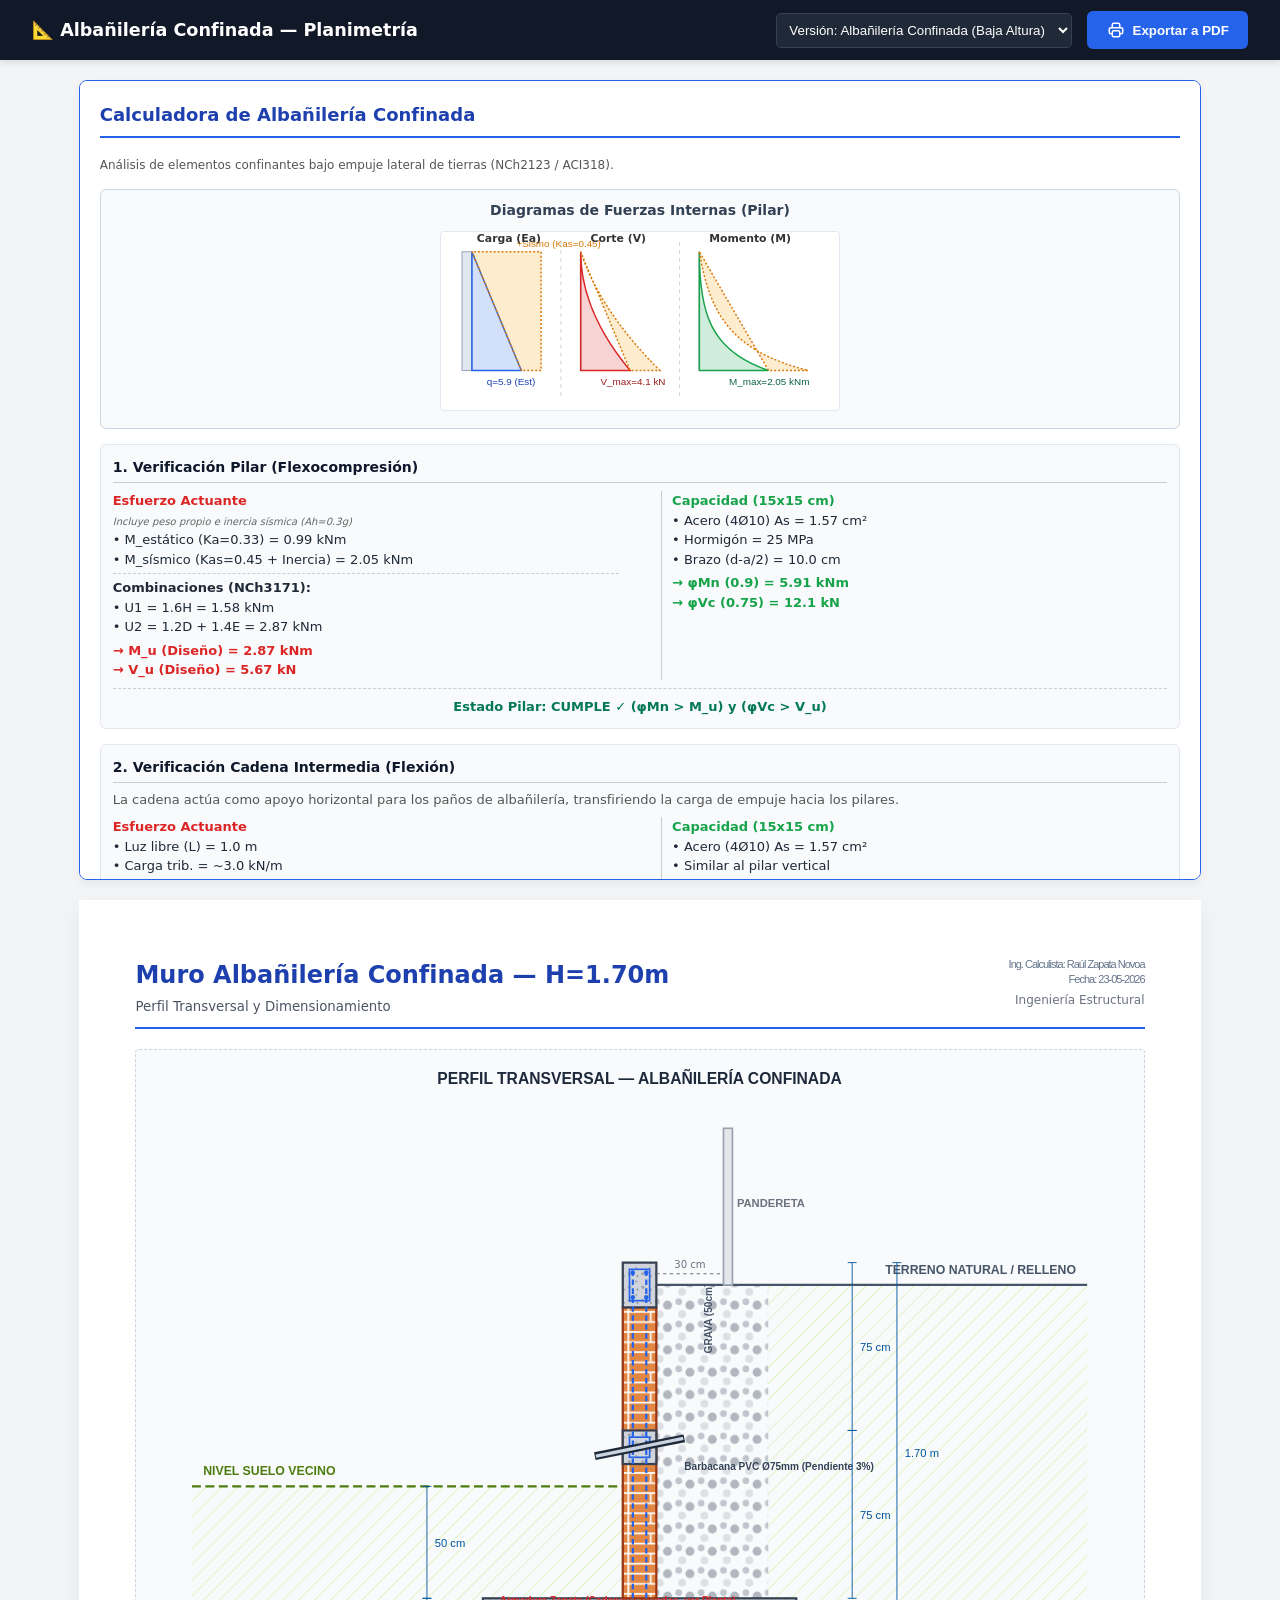
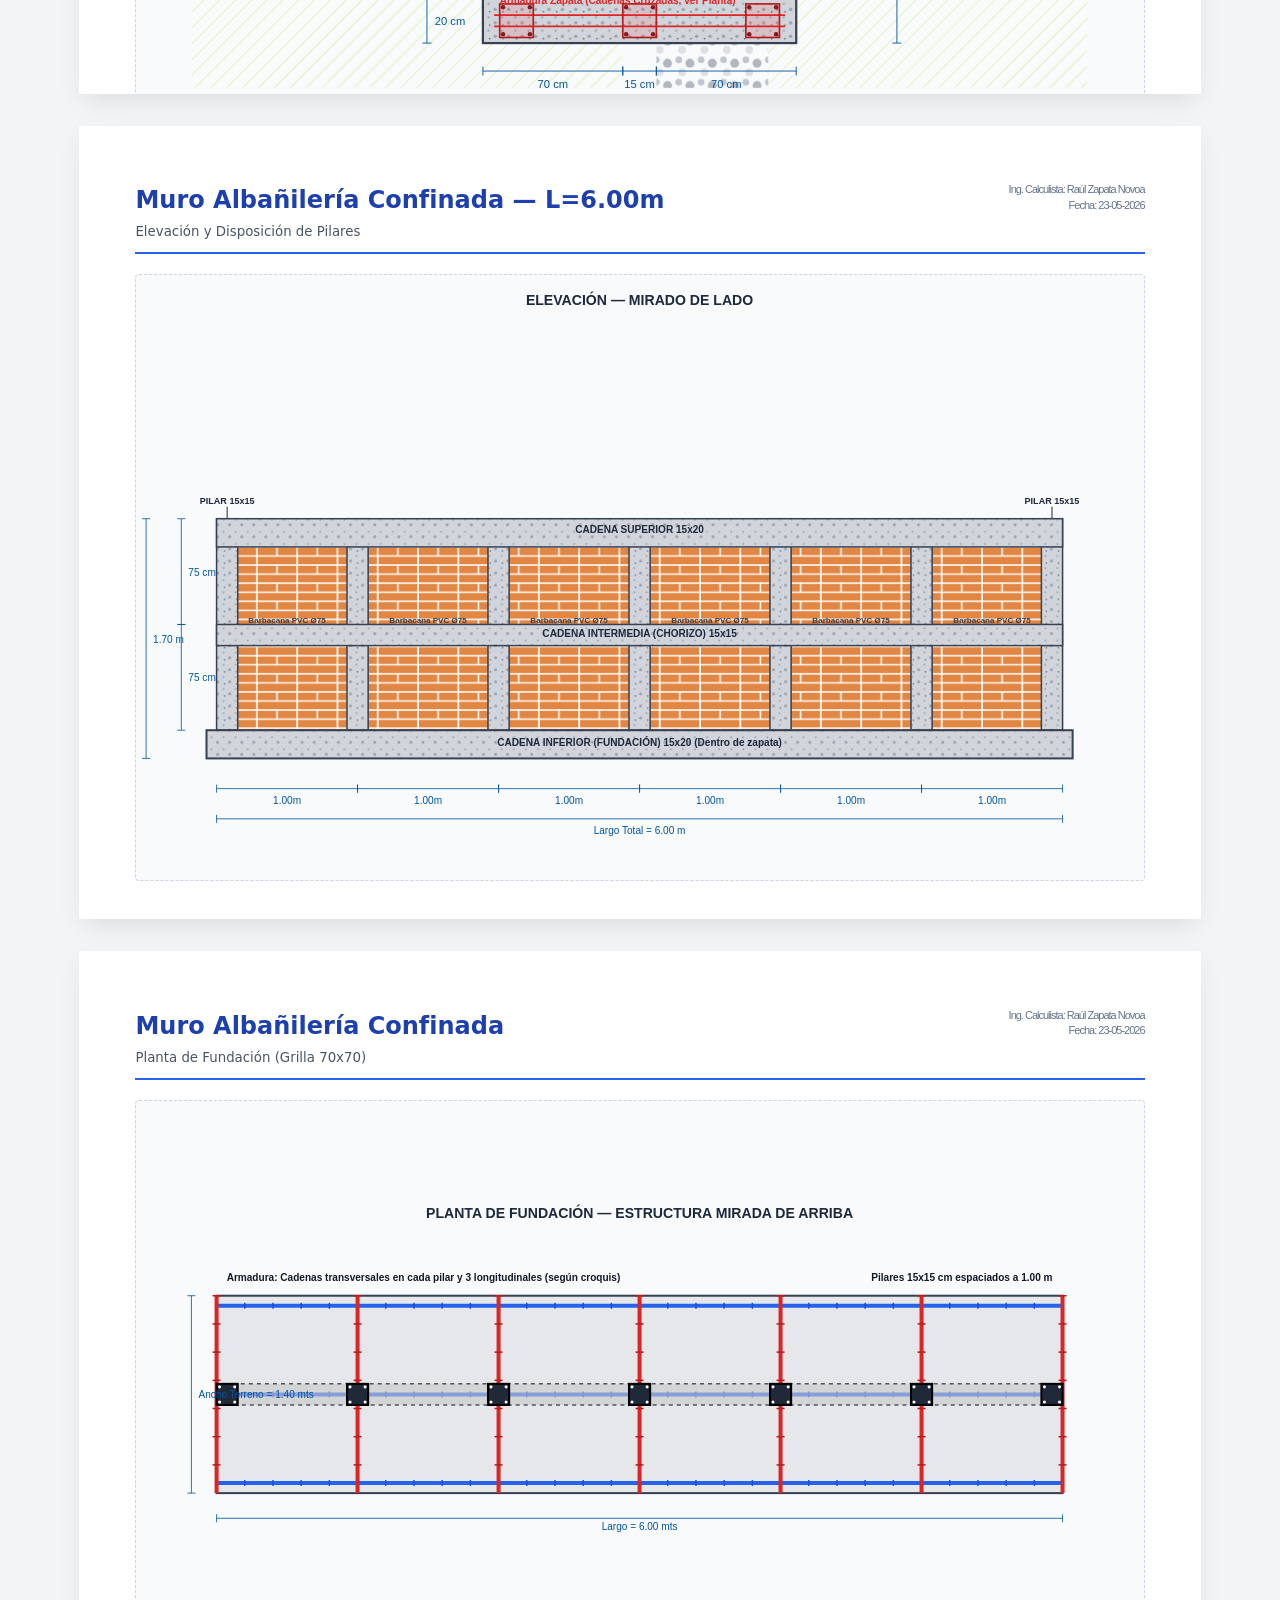
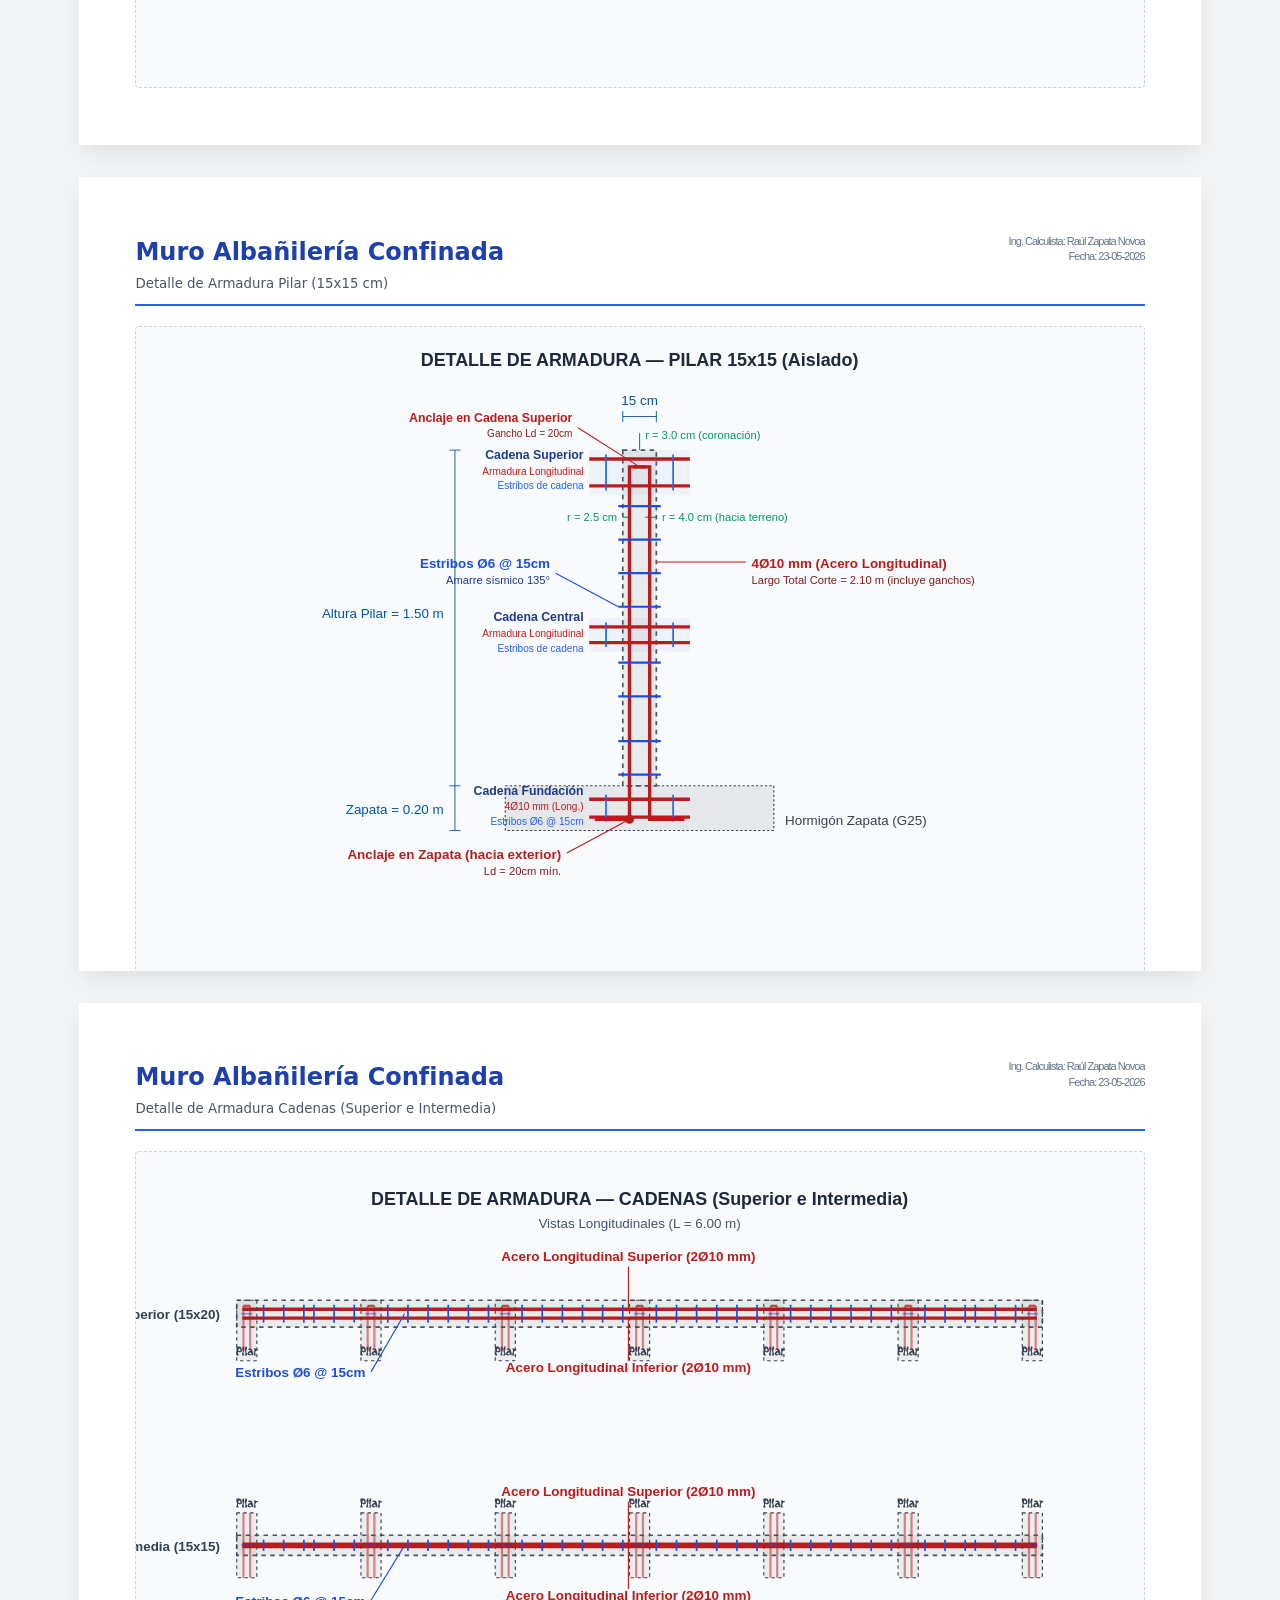
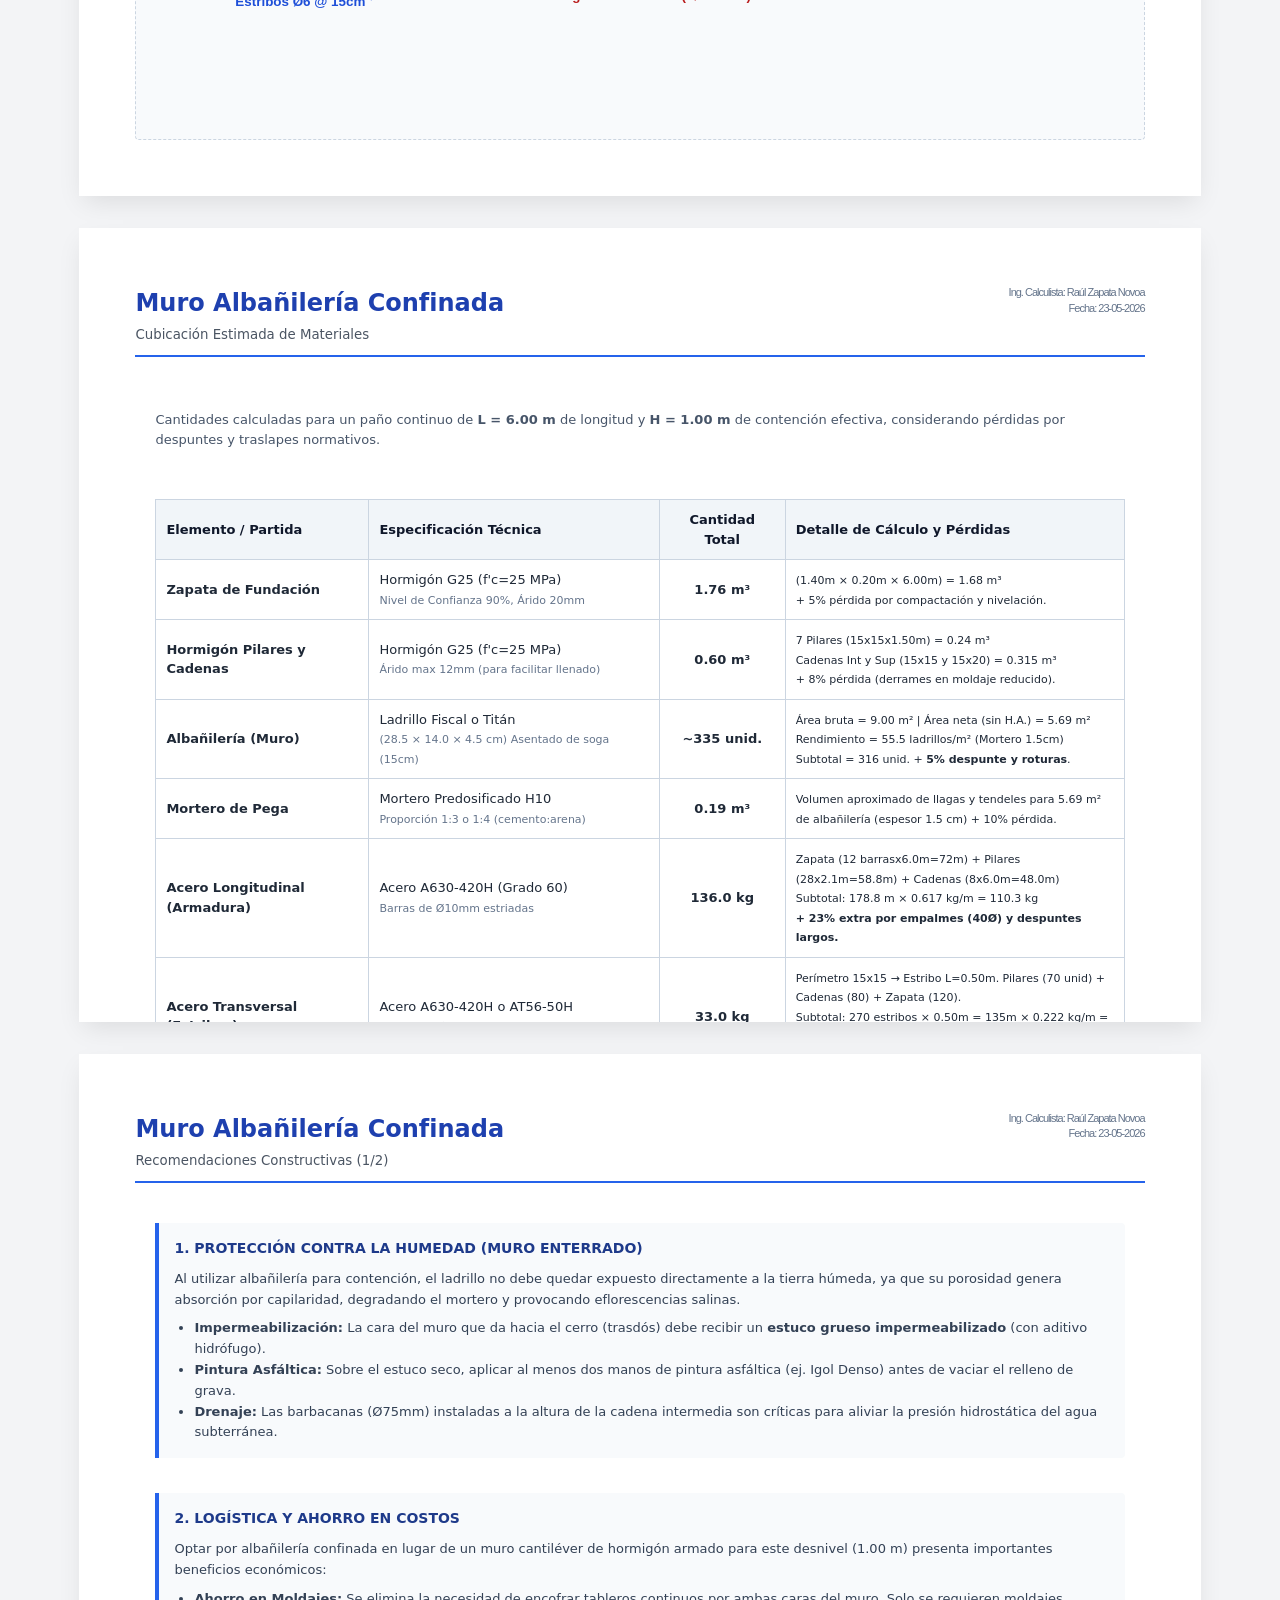
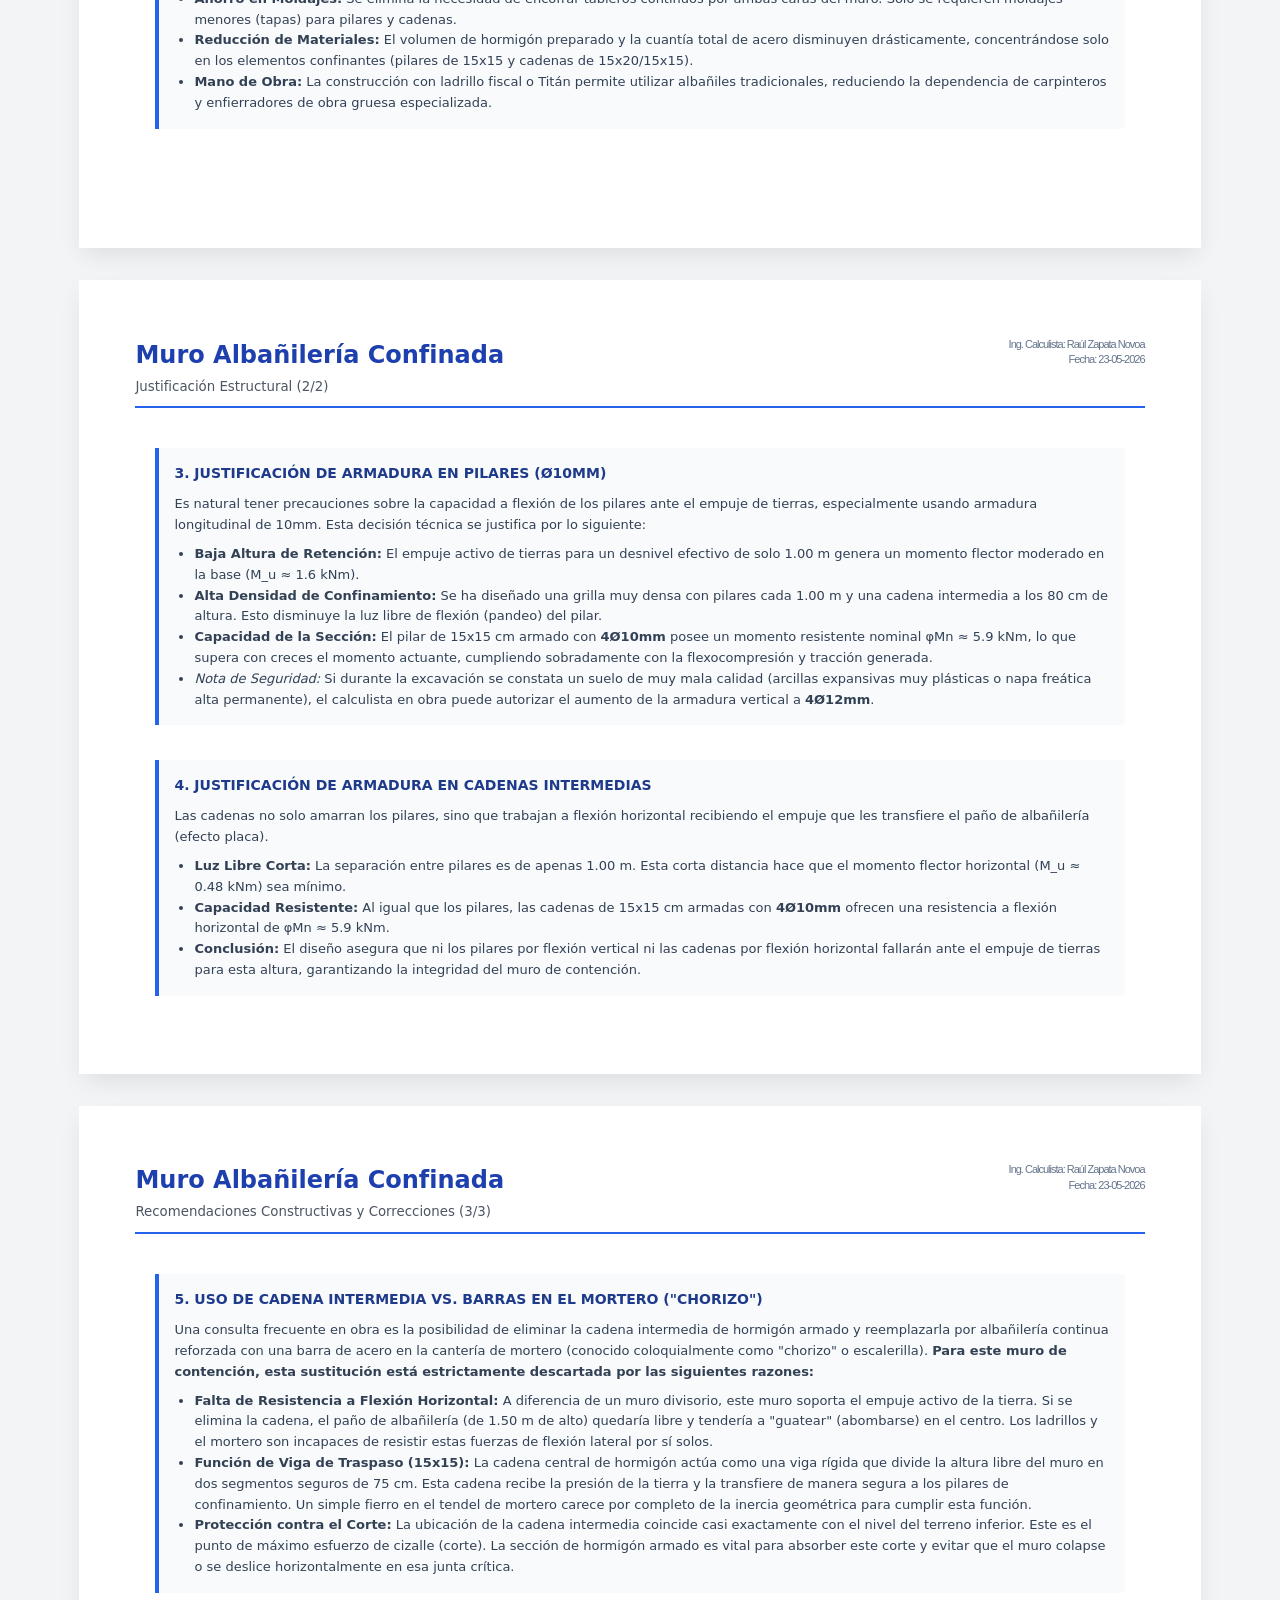
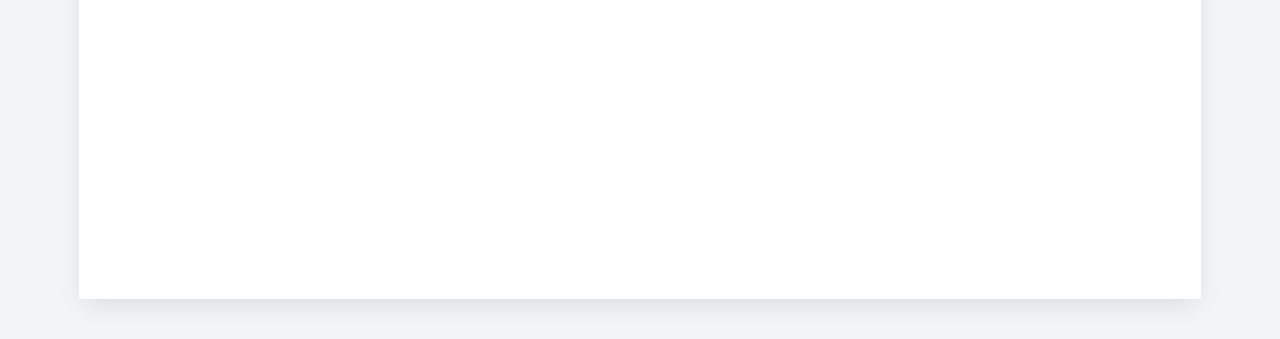
==== commit 5d1e18a5: "Update muro-contencion exportPDF + mejoras muro-albanileria - muro-contencion: NTN libre extendida h" ====
--- a/muro-albanileria.html
+++ b/muro-albanileria.html
@@ -287,8 +287,8 @@
   <script>
     // Parámetros Geométricos (según croquis)
     const g = {
-      H_muro: 1.70,     // Altura total del muro (m)
-      H_tierra: 0.70,   // Altura de tierra retenida (vecino) (m)
+      H_muro: 1.50,     // Altura total del muro (m)
+      H_tierra: 0.50,   // Altura de tierra retenida (vecino) (m)
       B_zapata: 1.40,   // Ancho zapata (m)
       H_zapata: 0.20,   // Espesor zapata (m)
       t_muro: 0.15,     // Espesor muro albañilería (m)
@@ -310,7 +310,7 @@
       const sc = 200; // Escala (px/m)
       
       const px0 = w/2 - (g.B_zapata*sc)/2;
-      const pyBase = h - 90;
+      const pyBase = h - 120; // Subido para asegurar visibilidad de cotas inferiores
       const pyZapTop = pyBase - g.H_zapata*sc;
       
       // Muro centrado en zapata
@@ -382,9 +382,32 @@
         
         <!-- Zapata -->
         <rect x="${px0}" y="${pyZapTop}" width="${g.B_zapata*sc}" height="${g.H_zapata*sc}" fill="url(#concrete)" stroke="#374151" stroke-width="2"/>
-        <!-- Armadura Zapata -->
-        <rect x="${px0+10}" y="${pyBase-25}" width="${g.B_zapata*sc-20}" height="10" fill="none" stroke="#dc2626" stroke-width="2.5"/>
-        <text x="${px0+15}" y="${pyBase-30}" fill="#dc2626" font-family="Arial" font-size="9" font-weight="bold">Malla Base Ø10@20</text>
+        <!-- Armadura Zapata (Cadenas Cruzadas) -->
+        <line x1="${px0+10}" y1="${pyBase-25}" x2="${px0+g.B_zapata*sc-10}" y2="${pyBase-25}" stroke="#dc2626" stroke-width="1.5"/>
+        <line x1="${px0+10}" y1="${pyBase-15}" x2="${px0+g.B_zapata*sc-10}" y2="${pyBase-15}" stroke="#dc2626" stroke-width="1.5"/>
+        
+        <!-- Cadena Longitudinal Izquierda -->
+        <rect x="${px0+15}" y="${pyBase-35}" width="30" height="30" fill="rgba(255,0,0,0.1)" stroke="#b91c1c" stroke-width="1.5"/>
+        <circle cx="${px0+18}" cy="${pyBase-32}" r="2" fill="#7f1d1d"/>
+        <circle cx="${px0+42}" cy="${pyBase-32}" r="2" fill="#7f1d1d"/>
+        <circle cx="${px0+18}" cy="${pyBase-8}" r="2" fill="#7f1d1d"/>
+        <circle cx="${px0+42}" cy="${pyBase-8}" r="2" fill="#7f1d1d"/>
+        
+        <!-- Cadena Longitudinal Centro -->
+        <rect x="${px0+g.B_zapata*sc/2-15}" y="${pyBase-35}" width="30" height="30" fill="rgba(255,0,0,0.1)" stroke="#b91c1c" stroke-width="1.5"/>
+        <circle cx="${px0+g.B_zapata*sc/2-12}" cy="${pyBase-32}" r="2" fill="#7f1d1d"/>
+        <circle cx="${px0+g.B_zapata*sc/2+12}" cy="${pyBase-32}" r="2" fill="#7f1d1d"/>
+        <circle cx="${px0+g.B_zapata*sc/2-12}" cy="${pyBase-8}" r="2" fill="#7f1d1d"/>
+        <circle cx="${px0+g.B_zapata*sc/2+12}" cy="${pyBase-8}" r="2" fill="#7f1d1d"/>
+        
+        <!-- Cadena Longitudinal Derecha -->
+        <rect x="${px0+g.B_zapata*sc-45}" y="${pyBase-35}" width="30" height="30" fill="rgba(255,0,0,0.1)" stroke="#b91c1c" stroke-width="1.5"/>
+        <circle cx="${px0+g.B_zapata*sc-42}" cy="${pyBase-32}" r="2" fill="#7f1d1d"/>
+        <circle cx="${px0+g.B_zapata*sc-18}" cy="${pyBase-32}" r="2" fill="#7f1d1d"/>
+        <circle cx="${px0+g.B_zapata*sc-42}" cy="${pyBase-8}" r="2" fill="#7f1d1d"/>
+        <circle cx="${px0+g.B_zapata*sc-18}" cy="${pyBase-8}" r="2" fill="#7f1d1d"/>
+
+        <text x="${px0+15}" y="${pyBase-g.H_zapata*sc+5}" fill="#dc2626" font-family="Arial" font-size="9" font-weight="bold">Armadura Zapata (Cadenas Cruzadas, ver Planta)</text>
         
         <!-- Albañilería (Muro) -->
         <rect x="${xMuroL}" y="${yMuroTop + g.cadena_sup_h*sc}" width="${g.t_muro*sc}" height="${(g.H_muro - g.cadena_sup_h)*sc}" fill="url(#brick)" stroke="#9a3412" stroke-width="2"/>
@@ -401,7 +424,7 @@
         <!-- Armadura Cadena Int -->
         <rect x="${xMuroL+6}" y="${yMuroTop + g.cadena_int_y*sc + 6}" width="${g.t_muro*sc-12}" height="${g.cadena_int_h*sc-12}" fill="none" stroke="#2563eb" stroke-width="1.5"/>
         
-        <!-- Pilar/Armadura Vertical (en corte no se ve el pilar entero a menos que coincida, mostraremos armadura vertical punteada) -->
+        <!-- Pilar/Armadura Vertical -->
         <line x1="${xMuroL+9}" y1="${pyZapTop}" x2="${xMuroL+9}" y2="${yMuroTop+5}" stroke="#2563eb" stroke-width="2" stroke-dasharray="5,3"/>
         <line x1="${xMuroR-9}" y1="${pyZapTop}" x2="${xMuroR-9}" y2="${yMuroTop+5}" stroke="#2563eb" stroke-width="2" stroke-dasharray="5,3"/>
 
@@ -411,23 +434,23 @@
         <line x1="${xMuroR}" y1="${ySueloR - 10}" x2="${xMuroR + 0.30*sc}" y2="${ySueloR - 10}" stroke="#6b7280" stroke-width="1" stroke-dasharray="3,3"/>
         <text x="${xMuroR + 0.15*sc}" y="${ySueloR - 15}" text-anchor="middle" font-size="9" fill="#6b7280">30 cm</text>
         
-        <!-- Barbacana (Drenaje) con pendiente de derecha (alto) a izquierda (bajo) -->
-        <line x1="${xMuroL - 15}" y1="${yMuroTop + g.cadena_int_y*sc + (g.cadena_int_h*sc)/2 + 8}" x2="${xMuroR + 15}" y2="${yMuroTop + g.cadena_int_y*sc + (g.cadena_int_h*sc)/2 - 8}" stroke="#1e293b" stroke-width="5"/>
-        <line x1="${xMuroL - 15}" y1="${yMuroTop + g.cadena_int_y*sc + (g.cadena_int_h*sc)/2 + 8}" x2="${xMuroR + 15}" y2="${yMuroTop + g.cadena_int_y*sc + (g.cadena_int_h*sc)/2 - 8}" stroke="#94a3b8" stroke-width="2"/>
-        <text x="${xMuroR + 20}" y="${yMuroTop + g.cadena_int_y*sc + (g.cadena_int_h*sc)/2 + 4}" fill="#334155" font-family="Arial" font-size="9" font-weight="bold">Barbacana PVC Ø75mm (Pendiente 3%)</text>
+        <!-- Barbacana (Drenaje) con pendiente de derecha (alto) a izquierda (bajo) a traves de cadena int -->
+        <line x1="${xMuroL - 25}" y1="${yMuroTop + g.cadena_int_y*sc + (g.cadena_int_h*sc)/2 + 8}" x2="${xMuroR + 25}" y2="${yMuroTop + g.cadena_int_y*sc + (g.cadena_int_h*sc)/2 - 8}" stroke="#1e293b" stroke-width="7"/>
+        <line x1="${xMuroL - 24}" y1="${yMuroTop + g.cadena_int_y*sc + (g.cadena_int_h*sc)/2 + 8}" x2="${xMuroR + 24}" y2="${yMuroTop + g.cadena_int_y*sc + (g.cadena_int_h*sc)/2 - 8}" stroke="#cbd5e1" stroke-width="3"/>
+        <text x="${xMuroR + 25}" y="${yMuroTop + g.cadena_int_y*sc + (g.cadena_int_h*sc)/2 + 20}" fill="#334155" font-family="Arial" font-size="9" font-weight="bold">Barbacana PVC Ø75mm (Pendiente 3%)</text>
         
         <!-- Cotas Horizontales -->
         ${dimH(px0, xMuroL, pyBase+25, '70 cm')}
         ${dimH(xMuroL, xMuroR, pyBase+25, '15 cm')}
         ${dimH(xMuroR, px0 + g.B_zapata*sc, pyBase+25, '70 cm')}
-        ${dimH(px0, px0 + g.B_zapata*sc, pyBase+55, '1.40 mts')}
+        ${dimH(px0, px0 + g.B_zapata*sc, pyBase+55, '1.40 m')}
         
         <!-- Cotas Verticales -->
-        ${dimV(xMuroL-40, pyZapTop, ySueloL, '70 cm')}
-        ${dimV(px0-30, pyZapTop, pyBase, '20 cm')}
-        ${dimV(xMuroR+40, yMuroTop+g.cadena_int_y*sc, pyZapTop, '80 cm')}
-        ${dimV(xMuroR+40, yMuroTop, yMuroTop+g.cadena_int_y*sc, '75 cm')}
-        ${dimV(xMuroR+75, yMuroTop, pyZapTop, '1.70 mts')}
+        ${dimV(px0-50, pyZapTop, ySueloL, '50 cm')}
+        ${dimV(px0-50, pyZapTop, pyBase, '20 cm')}
+        ${dimV(px0+g.B_zapata*sc+50, yMuroTop+g.cadena_int_y*sc, pyZapTop, '75 cm')}
+        ${dimV(px0+g.B_zapata*sc+50, yMuroTop, yMuroTop+g.cadena_int_y*sc, '75 cm')}
+        ${dimV(px0+g.B_zapata*sc+90, yMuroTop, pyBase, '1.70 m')}
         
         <text x="${w/2}" y="30" text-anchor="middle" font-family="Arial" font-size="14" font-weight="bold" fill="#1e293b">PERFIL TRANSVERSAL — ALBAÑILERÍA CONFINADA</text>
       </svg>`;
@@ -532,11 +555,11 @@
         
         <!-- Cotas -->
         ${cotasSVG}
-        ${dimH(px0, px0 + g.L_total*sc, pyBase + 60, 'Largo Total = 6.00 mts')}
-        
-        ${dimV(px0 - 35, pyMuroTop + g.cadena_int_y*sc, pyZapTop, '80 cm')}
+        ${dimH(px0, px0 + g.L_total*sc, pyBase + 60, 'Largo Total = 6.00 m')}
+        
+        ${dimV(px0 - 35, pyMuroTop + g.cadena_int_y*sc, pyZapTop, '75 cm')}
         ${dimV(px0 - 35, pyMuroTop, pyMuroTop + g.cadena_int_y*sc, '75 cm')}
-        ${dimV(px0 - 70, pyMuroTop, pyZapTop, '1.70 mts')}
+        ${dimV(px0 - 70, pyMuroTop, pyBase, '1.70 m')}
         
         <text x="${w/2}" y="30" text-anchor="middle" font-family="Arial" font-size="14" font-weight="bold" fill="#1e293b">ELEVACIÓN — MIRADO DE LADO</text>
       </svg>`;
@@ -652,7 +675,7 @@
       const w = 900, h = 650;
       const sc = 200; // pixels per meter
       const px0 = w/2 - (0.15*sc)/2; // center x
-      const py0 = 80; // top y
+      const py0 = 110; // top y
       const pW = 0.15*sc;
       const pH = g.H_muro*sc;
       const zH = g.H_zapata*sc;
@@ -663,45 +686,125 @@
         
         <!-- Zapata Background -->
         <rect x="${w/2 - 1.2*sc/2}" y="${py0 + pH}" width="${1.2*sc}" height="${zH}" fill="#e5e7eb" stroke="#374151" stroke-width="1" stroke-dasharray="2"/>
-        <text x="${w/2 + 1.2*sc/2 + 10}" y="${py0 + pH + zH/2 + 4}" font-family="Arial" font-size="12" fill="#374151">Hormigón Zapata (H25)</text>
+        <text x="${w/2 + 1.2*sc/2 + 10}" y="${py0 + pH + zH - 5}" font-family="Arial" font-size="12" fill="#374151">Hormigón Zapata (G25)</text>
 
         <!-- Pilar Concrete Outline -->
         <rect x="${px0}" y="${py0}" width="${pW}" height="${pH}" fill="rgba(200,200,200,0.3)" stroke="#4b5563" stroke-width="1.5" stroke-dasharray="4"/>
-        <text x="${px0 + pW/2}" y="${py0 + pH/2}" text-anchor="middle" transform="rotate(-90 ${px0 + pW/2} ${py0 + pH/2})" fill="#4b5563" font-family="Arial" font-size="14" font-weight="bold" opacity="0.3">SECCIÓN HORMIGÓN 15x15</text>
-        
+        
+        <!-- Intersección Cadena Superior -->
+        <rect x="${px0 - 30}" y="${py0}" width="${pW + 60}" height="${g.cadena_sup_h*sc}" fill="rgba(37,99,235,0.05)" stroke="none"/>
+        <text x="${px0 - 35}" y="${py0 + g.cadena_sup_h*sc/2 - 12}" text-anchor="end" fill="#1e3a8a" font-family="Arial" font-size="11" font-weight="bold">Cadena Superior</text>
+        <text x="${px0 - 35}" y="${py0 + g.cadena_sup_h*sc/2 + 2}" text-anchor="end" fill="#b91c1c" font-family="Arial" font-size="9">Armadura Longitudinal</text>
+        <text x="${px0 - 35}" y="${py0 + g.cadena_sup_h*sc/2 + 15}" text-anchor="end" fill="#2563eb" font-family="Arial" font-size="9">Estribos de cadena</text>
+        
+        <!-- Rebars of the Cadena Superior -->
+        <line x1="${px0 - 30}" y1="${py0 + 8}" x2="${px0 + pW + 30}" y2="${py0 + 8}" stroke="#b91c1c" stroke-width="3"/>
+        <line x1="${px0 - 30}" y1="${py0 + g.cadena_sup_h*sc - 8}" x2="${px0 + pW + 30}" y2="${py0 + g.cadena_sup_h*sc - 8}" stroke="#b91c1c" stroke-width="3"/>
+        <!-- Estribos of the Cadena Superior -->
+        <line x1="${px0 - 15}" y1="${py0 + 4}" x2="${px0 - 15}" y2="${py0 + g.cadena_sup_h*sc - 4}" stroke="#2563eb" stroke-width="1.5"/>
+        <line x1="${px0 + pW + 15}" y1="${py0 + 4}" x2="${px0 + pW + 15}" y2="${py0 + g.cadena_sup_h*sc - 4}" stroke="#2563eb" stroke-width="1.5"/>
+        
+        <!-- Intersección Cadena Intermedia -->
+        <rect x="${px0 - 30}" y="${py0 + 0.75*sc}" width="${pW + 60}" height="${g.cadena_int_h*sc}" fill="rgba(37,99,235,0.05)" stroke="none"/>
+        <text x="${px0 - 35}" y="${py0 + 0.75*sc + g.cadena_int_h*sc/2 - 12}" text-anchor="end" fill="#1e3a8a" font-family="Arial" font-size="11" font-weight="bold">Cadena Central</text>
+        <text x="${px0 - 35}" y="${py0 + 0.75*sc + g.cadena_int_h*sc/2 + 2}" text-anchor="end" fill="#b91c1c" font-family="Arial" font-size="9">Armadura Longitudinal</text>
+        <text x="${px0 - 35}" y="${py0 + 0.75*sc + g.cadena_int_h*sc/2 + 15}" text-anchor="end" fill="#2563eb" font-family="Arial" font-size="9">Estribos de cadena</text>
+        
+        <!-- Rebars of the chain (Front view: top and bottom lines) -->
+        <line x1="${px0 - 30}" y1="${py0 + 0.75*sc + 8}" x2="${px0 + pW + 30}" y2="${py0 + 0.75*sc + 8}" stroke="#b91c1c" stroke-width="3"/>
+        <line x1="${px0 - 30}" y1="${py0 + 0.75*sc + g.cadena_int_h*sc - 8}" x2="${px0 + pW + 30}" y2="${py0 + 0.75*sc + g.cadena_int_h*sc - 8}" stroke="#b91c1c" stroke-width="3"/>
+        <!-- Estribos of the chain (Vertical lines) -->
+        <line x1="${px0 - 15}" y1="${py0 + 0.75*sc + 4}" x2="${px0 - 15}" y2="${py0 + 0.75*sc + g.cadena_int_h*sc - 4}" stroke="#2563eb" stroke-width="1.5"/>
+        <line x1="${px0 + pW + 15}" y1="${py0 + 0.75*sc + 4}" x2="${px0 + pW + 15}" y2="${py0 + 0.75*sc + g.cadena_int_h*sc - 4}" stroke="#2563eb" stroke-width="1.5"/>
+
+        <!-- Intersección Cadena Zapata -->
+        <text x="${px0 - 35}" y="${py0 + pH + zH/2 - 12}" text-anchor="end" fill="#1e3a8a" font-family="Arial" font-size="11" font-weight="bold">Cadena Fundación</text>
+        <text x="${px0 - 35}" y="${py0 + pH + zH/2 + 2}" text-anchor="end" fill="#b91c1c" font-family="Arial" font-size="9">4Ø10 mm (Long.)</text>
+        <text x="${px0 - 35}" y="${py0 + pH + zH/2 + 15}" text-anchor="end" fill="#2563eb" font-family="Arial" font-size="9">Estribos Ø6 @ 15cm</text>
+        
+        <line x1="${px0 - 30}" y1="${py0 + pH + 12}" x2="${px0 + pW + 30}" y2="${py0 + pH + 12}" stroke="#b91c1c" stroke-width="3"/>
+        <line x1="${px0 - 30}" y1="${py0 + pH + zH - 12}" x2="${px0 + pW + 30}" y2="${py0 + pH + zH - 12}" stroke="#b91c1c" stroke-width="3"/>
+        
+        <line x1="${px0 - 15}" y1="${py0 + pH + 8}" x2="${px0 - 15}" y2="${py0 + pH + zH - 8}" stroke="#2563eb" stroke-width="1.5"/>
+        <line x1="${px0 + pW + 15}" y1="${py0 + pH + 8}" x2="${px0 + pW + 15}" y2="${py0 + pH + zH - 8}" stroke="#2563eb" stroke-width="1.5"/>
+
+        <!-- Recubrimientos -->
+        <g stroke="#059669" stroke-width="1" fill="none">
+          <!-- Lateral izq -->
+          <line x1="${px0}" y1="${py0 + 60}" x2="${px0 + 6}" y2="${py0 + 60}" />
+          <!-- Lateral der -->
+          <line x1="${px0 + pW - 10}" y1="${py0 + 60}" x2="${px0 + pW}" y2="${py0 + 60}" />
+          <!-- Coronacion -->
+          <line x1="${px0 + pW/2}" y1="${py0}" x2="${px0 + pW/2}" y2="${py0 - 15}" />
+        </g>
+        <text x="${px0 - 5}" y="${py0 + 63}" text-anchor="end" fill="#059669" font-family="Arial" font-size="10">r = 2.5 cm</text>
+        <text x="${px0 + pW + 5}" y="${py0 + 63}" fill="#059669" font-family="Arial" font-size="10">r = 4.0 cm (hacia terreno)</text>
+        <text x="${px0 + pW/2 + 5}" y="${py0 - 10}" fill="#059669" font-family="Arial" font-size="10">r = 3.0 cm (coronación)</text>
+
         <!-- Longitudinal Rebar (left and right to represent 4 bars) -->
-        <!-- Left bars -->
-        <path d="M ${px0 + 6} ${py0 - 15} L ${px0 + 6} ${py0 + pH + zH - 10} L ${px0 + 35} ${py0 + pH + zH - 10}" fill="none" stroke="#b91c1c" stroke-width="3"/>
-        <!-- Right bars -->
-        <path d="M ${px0 + pW - 6} ${py0 - 15} L ${px0 + pW - 6} ${py0 + pH + zH - 10} L ${px0 + pW - 35} ${py0 + pH + zH - 10}" fill="none" stroke="#b91c1c" stroke-width="3"/>
+        <!-- Left bars (top hook INWARDS, bottom hook OUTWARDS) -->
+        <path d="M ${px0 + 6 + 15} ${py0 + 15} L ${px0 + 6} ${py0 + 15} L ${px0 + 6} ${py0 + pH + zH - 10} L ${px0 - 25} ${py0 + pH + zH - 10}" fill="none" stroke="#b91c1c" stroke-width="3"/>
+        <!-- Right bars (top hook INWARDS, bottom hook OUTWARDS) -->
+        <path d="M ${px0 + pW - 6 - 15} ${py0 + 15} L ${px0 + pW - 6} ${py0 + 15} L ${px0 + pW - 6} ${py0 + pH + zH - 10} L ${px0 + pW + 25} ${py0 + pH + zH - 10}" fill="none" stroke="#b91c1c" stroke-width="3"/>
+        
+        <!-- Callout Gancho Superior -->
+        <line x1="${px0 + 15}" y1="${py0 + 15}" x2="${px0 - 40}" y2="${py0 - 20}" stroke="#b91c1c" stroke-width="1"/>
+        <text x="${px0 - 45}" y="${py0 - 25}" text-anchor="end" fill="#b91c1c" font-family="Arial" font-size="11" font-weight="bold">Anclaje en Cadena Superior</text>
+        <text x="${px0 - 45}" y="${py0 - 12}" text-anchor="end" fill="#7f1d1d" font-family="Arial" font-size="9">Gancho Ld = 20cm</text>
         
         <!-- Stirrups (Estribos) -->
         <g stroke="#1d4ed8" stroke-width="2" fill="none">`;
         
-      const numStirrups = Math.floor(g.H_muro / 0.15);
-      for(let i=0; i<=numStirrups; i++) {
-        const yE = py0 + i * (0.15*sc);
-        svg += `<line x1="${px0 - 4}" y1="${yE}" x2="${px0 + pW + 4}" y2="${yE}"/>`;
-      }
+      const vanos = [
+        // Vano 1 (Inferior: entre zapata y cadena central)
+        { yBase: py0 + pH, yCima: py0 + 0.75*sc + g.cadena_int_h*sc },
+        // Vano 2 (Superior: entre cadena central y cadena superior)
+        { yBase: py0 + 0.75*sc, yCima: py0 + g.cadena_sup_h*sc }
+      ];
+
+      let dist_primer = 0.05 * sc;
+      let s_estribo = 0.15 * sc;
+
+      vanos.forEach(v => {
+        let L_vano = v.yBase - v.yCima;
+        let L_util = L_vano - 2 * dist_primer;
+        if(L_util >= 0) {
+          let num_half = Math.floor((L_util / 2) / s_estribo);
+          // Desde la base del vano hacia arriba
+          for(let k=0; k<=num_half; k++) {
+            let yE = v.yBase - dist_primer - k * s_estribo;
+            svg += `<line x1="${px0 - 4}" y1="${yE}" x2="${px0 + pW + 4}" y2="${yE}"/>`;
+          }
+          // Desde la cima del vano hacia abajo
+          for(let k=0; k<=num_half; k++) {
+            let yE = v.yCima + dist_primer + k * s_estribo;
+            let yBaseEq = v.yBase - dist_primer - num_half * s_estribo;
+            // Evitar dibujar doble si coinciden en el centro
+            if(Math.abs(yE - yBaseEq) > 2) {
+              svg += `<line x1="${px0 - 4}" y1="${yE}" x2="${px0 + pW + 4}" y2="${yE}"/>`;
+            }
+          }
+        }
+      });
         
       svg += `</g>
         
         <!-- Callouts -->
         <!-- Longitudinal -->
-        <line x1="${px0 + pW}" y1="${py0 + 60}" x2="${px0 + pW + 80}" y2="${py0 + 30}" stroke="#b91c1c" stroke-width="1"/>
-        <text x="${px0 + pW + 85}" y="${py0 + 30}" fill="#b91c1c" font-family="Arial" font-size="12" font-weight="bold">4Ø10 mm (Acero Longitudinal)</text>
-        <text x="${px0 + pW + 85}" y="${py0 + 45}" fill="#7f1d1d" font-family="Arial" font-size="10">Largo Total Corte = 2.30 m (incluye ganchos)</text>
+        <line x1="${px0 + pW}" y1="${py0 + 100}" x2="${px0 + pW + 80}" y2="${py0 + 100}" stroke="#b91c1c" stroke-width="1"/>
+        <text x="${px0 + pW + 85}" y="${py0 + 105}" fill="#b91c1c" font-family="Arial" font-size="12" font-weight="bold">4Ø10 mm (Acero Longitudinal)</text>
+        <text x="${px0 + pW + 85}" y="${py0 + 120}" fill="#7f1d1d" font-family="Arial" font-size="10">Largo Total Corte = 2.10 m (incluye ganchos)</text>
         
         <!-- Stirrups -->
-        <line x1="${px0 - 4}" y1="${py0 + 120}" x2="${px0 - 60}" y2="${py0 + 90}" stroke="#1d4ed8" stroke-width="1"/>
-        <text x="${px0 - 65}" y="${py0 + 85}" text-anchor="end" fill="#1d4ed8" font-family="Arial" font-size="12" font-weight="bold">Estribos Ø6 @ 15cm</text>
-        <text x="${px0 - 65}" y="${py0 + 100}" text-anchor="end" fill="#1e3a8a" font-family="Arial" font-size="10">Amarre sísmico 135°</text>
+        <line x1="${px0 - 4}" y1="${py0 + 140}" x2="${px0 - 60}" y2="${py0 + 110}" stroke="#1d4ed8" stroke-width="1"/>
+        <text x="${px0 - 65}" y="${py0 + 105}" text-anchor="end" fill="#1d4ed8" font-family="Arial" font-size="12" font-weight="bold">Estribos Ø6 @ 15cm</text>
+        <text x="${px0 - 65}" y="${py0 + 120}" text-anchor="end" fill="#1e3a8a" font-family="Arial" font-size="10">Amarre sísmico 135°</text>
         
         <!-- Hook/Anchorage -->
         <circle cx="${px0 + 6}" cy="${py0 + pH + zH - 10}" r="4" fill="#b91c1c"/>
         <line x1="${px0 + 6}" y1="${py0 + pH + zH - 10}" x2="${px0 - 50}" y2="${py0 + pH + zH + 20}" stroke="#b91c1c" stroke-width="1"/>
-        <text x="${px0 - 55}" y="${py0 + pH + zH + 25}" text-anchor="end" fill="#b91c1c" font-family="Arial" font-size="12" font-weight="bold">Anclaje en Zapata (Empalme)</text>
-        <text x="${px0 - 55}" y="${py0 + pH + zH + 40}" text-anchor="end" fill="#7f1d1d" font-family="Arial" font-size="10">Longitud de desarrollo pata = 20cm mín.</text>
+        <text x="${px0 - 55}" y="${py0 + pH + zH + 25}" text-anchor="end" fill="#b91c1c" font-family="Arial" font-size="12" font-weight="bold">Anclaje en Zapata (hacia exterior)</text>
+        <text x="${px0 - 55}" y="${py0 + pH + zH + 40}" text-anchor="end" fill="#7f1d1d" font-family="Arial" font-size="10">Ld = 20cm mín.</text>
 
         <!-- Dimension Lines -->
         <g stroke="#0055a0" stroke-width="0.8" fill="none">
@@ -709,7 +812,7 @@
           <line x1="${px0 - 155}" y1="${py0}" x2="${px0 - 145}" y2="${py0}"/>
           <line x1="${px0 - 155}" y1="${py0 + pH}" x2="${px0 - 145}" y2="${py0 + pH}"/>
         </g>
-        <text x="${px0 - 160}" y="${py0 + pH/2}" text-anchor="end" fill="#0055a0" font-family="Arial" font-size="12">Altura Pilar = 1.70 m</text>
+        <text x="${px0 - 160}" y="${py0 + pH/2}" text-anchor="end" fill="#0055a0" font-family="Arial" font-size="12">Altura Pilar = 1.50 m</text>
         
         <g stroke="#0055a0" stroke-width="0.8" fill="none">
           <line x1="${px0 - 150}" y1="${py0 + pH}" x2="${px0 - 150}" y2="${py0 + pH + zH}"/>
@@ -725,6 +828,124 @@
         <text x="${px0 + pW/2}" y="${py0 - 40}" text-anchor="middle" fill="#0055a0" font-family="Arial" font-size="12">15 cm</text>
 
       </svg>`;
+      return svg;
+    }
+
+    function renderDetalleCadena() {
+      const w = 900, h = 500;
+      const sc = 120; // 6m fits in 720px
+      const px0 = w/2 - (g.L_total*sc)/2;
+      
+      let svg = `<svg viewBox="0 0 ${w} ${h}">
+        <rect width="${w}" height="${h}" fill="#f8fafc"/>
+        <text x="${w/2}" y="35" text-anchor="middle" font-family="Arial" font-size="16" font-weight="bold" fill="#1e293b">DETALLE DE ARMADURA — CADENAS (Superior e Intermedia)</text>
+        <text x="${w/2}" y="55" text-anchor="middle" font-family="Arial" font-size="12" fill="#475569">Vistas Longitudinales (L = 6.00 m)</text>`;
+        
+      function drawChain(py0, cH, labelTitle, isTopChain) {
+        let out = `<text x="${px0 - 15}" y="${py0 + cH/2 + 5}" text-anchor="end" font-family="Arial" font-size="12" font-weight="bold" fill="#334155">${labelTitle}</text>
+        
+        <!-- Concrete Outline -->
+        <rect x="${px0}" y="${py0}" width="${g.L_total*sc}" height="${cH}" fill="rgba(200,200,200,0.3)" stroke="#4b5563" stroke-width="1.5" stroke-dasharray="4"/>
+        
+        <!-- Longitudinal Rebars -->
+        <line x1="${px0 + 5}" y1="${py0 + 8}" x2="${px0 + g.L_total*sc - 5}" y2="${py0 + 8}" stroke="#b91c1c" stroke-width="3"/>
+        <line x1="${px0 + 5}" y1="${py0 + cH - 8}" x2="${px0 + g.L_total*sc - 5}" y2="${py0 + cH - 8}" stroke="#b91c1c" stroke-width="3"/>
+        
+        <!-- Estribos -->
+        <g stroke="#1d4ed8" stroke-width="1.5" fill="none">`;
+        
+        const numPilaresCount = Math.floor(g.L_total / g.pilar_s) + 1;
+        let pillarFaces = [];
+        for(let j=0; j<numPilaresCount; j++) {
+          let xDraw = px0 + j * g.pilar_s * sc - (0.15*sc)/2;
+          if(j === 0) xDraw = px0;
+          if(j === numPilaresCount - 1) xDraw = px0 + g.L_total*sc - (0.15*sc);
+          pillarFaces.push({ left: xDraw, right: xDraw + 0.15*sc });
+        }
+        
+        // Estribos distribuidos simétricamente por vano
+        for(let j=0; j<pillarFaces.length - 1; j++) {
+          let xVanoStart = pillarFaces[j].right;
+          let xVanoEnd = pillarFaces[j+1].left;
+          let L_vano = xVanoEnd - xVanoStart;
+          
+          let dist_primer = 0.05 * sc; // 5 cm desde la cara de la columna
+          let s_estribo = 0.15 * sc; // @15 cm
+          
+          let L_util = L_vano - 2 * dist_primer;
+          if(L_util < 0) continue;
+          
+          let num_half = Math.floor((L_util / 2) / s_estribo);
+          
+          // Mitad izquierda del vano
+          for(let k=0; k<=num_half; k++) {
+            let xE = xVanoStart + dist_primer + k * s_estribo;
+            out += `<line x1="${xE}" y1="${py0 + 4}" x2="${xE}" y2="${py0 + cH - 4}"/>`;
+          }
+          // Mitad derecha del vano
+          for(let k=0; k<=num_half; k++) {
+            let xE = xVanoEnd - dist_primer - k * s_estribo;
+            let xLeftEq = xVanoStart + dist_primer + num_half * s_estribo;
+            // Evitar dibujar doble si caen exactamente en el centro (margen de 2 px)
+            if(Math.abs(xE - xLeftEq) > 2) {
+              out += `<line x1="${xE}" y1="${py0 + 4}" x2="${xE}" y2="${py0 + cH - 4}"/>`;
+            }
+          }
+        }
+        
+        out += `</g>
+        
+        <!-- Pilares cruzando (para mostrar intersección real de armaduras) -->
+        <g stroke="#374151" stroke-width="1" stroke-dasharray="3,3" fill="rgba(0,0,0,0.05)">`;
+        const numPilares = Math.floor(g.L_total / g.pilar_s) + 1;
+        for(let i=0; i<numPilares; i++) {
+          const xP = px0 + i * g.pilar_s * sc - (0.15*sc)/2;
+          let xDraw = xP;
+          if(i === 0) xDraw = px0;
+          if(i === numPilares - 1) xDraw = px0 + g.L_total*sc - (0.15*sc);
+          
+          let pTop = isTopChain ? py0 : py0 - 20;
+          let pHeight = isTopChain ? cH + 30 : cH + 40;
+          let labelY = isTopChain ? py0 + cH + 25 : py0 - 25;
+          
+          // Contorno del Pilar
+          out += `<rect x="${xDraw}" y="${pTop}" width="${0.15*sc}" height="${pHeight}"/>`;
+          out += `<text x="${xDraw + (0.15*sc)/2}" y="${labelY}" text-anchor="middle" font-size="9" fill="#374151">Pilar</text>`;
+          
+          // Armadura vertical del pilar
+          let rTop = isTopChain ? py0 + 5 : py0 - 20;
+          out += `<line x1="${xDraw + 6}" y1="${rTop}" x2="${xDraw + 6}" y2="${py0 + cH + 20}" stroke="#b91c1c" stroke-width="2" stroke-dasharray="none" opacity="0.5"/>`;
+          out += `<line x1="${xDraw + (0.15*sc) - 6}" y1="${rTop}" x2="${xDraw + (0.15*sc) - 6}" y2="${py0 + cH + 20}" stroke="#b91c1c" stroke-width="2" stroke-dasharray="none" opacity="0.5"/>`;
+          
+          if(isTopChain) {
+            // Remate (gancho) de la armadura del pilar en la cadena superior
+            out += `<line x1="${xDraw + 6}" y1="${rTop}" x2="${xDraw + 12}" y2="${rTop}" stroke="#b91c1c" stroke-width="2" stroke-dasharray="none" opacity="0.5"/>`;
+            out += `<line x1="${xDraw + (0.15*sc) - 6}" y1="${rTop}" x2="${xDraw + (0.15*sc) - 12}" y2="${rTop}" stroke="#b91c1c" stroke-width="2" stroke-dasharray="none" opacity="0.5"/>`;
+          }
+          
+          // Estribo del pilar en el nudo
+          out += `<line x1="${xDraw + 4}" y1="${py0 + cH/2}" x2="${xDraw + (0.15*sc) - 4}" y2="${py0 + cH/2}" stroke="#1d4ed8" stroke-width="1.5" stroke-dasharray="none" opacity="0.5"/>`;
+        }
+        out += `</g>
+        
+        <!-- Callouts -->
+        <!-- Longitudinal -->
+        <line x1="${px0 + 350}" y1="${py0 + 8}" x2="${px0 + 350}" y2="${py0 - 30}" stroke="#b91c1c" stroke-width="1"/>
+        <text x="${px0 + 350}" y="${py0 - 35}" text-anchor="middle" fill="#b91c1c" font-family="Arial" font-size="12" font-weight="bold">Acero Longitudinal Superior (2Ø10 mm)</text>
+        
+        <line x1="${px0 + 350}" y1="${py0 + cH - 8}" x2="${px0 + 350}" y2="${py0 + cH + 30}" stroke="#b91c1c" stroke-width="1"/>
+        <text x="${px0 + 350}" y="${py0 + cH + 40}" text-anchor="middle" fill="#b91c1c" font-family="Arial" font-size="12" font-weight="bold">Acero Longitudinal Inferior (2Ø10 mm)</text>
+        
+        <!-- Stirrups -->
+        <line x1="${px0 + 150}" y1="${py0 + cH/2}" x2="${px0 + 120}" y2="${py0 + cH + 40}" stroke="#1d4ed8" stroke-width="1"/>
+        <text x="${px0 + 115}" y="${py0 + cH + 45}" text-anchor="end" fill="#1d4ed8" font-family="Arial" font-size="12" font-weight="bold">Estribos Ø6 @ 15cm</text>`;
+        return out;
+      }
+      
+      svg += drawChain(120, g.cadena_sup_h*sc, "Cadena Superior (15x20)", true);
+      svg += drawChain(330, g.cadena_int_h*sc, "Cadena Intermedia (15x15)", false);
+      
+      svg += `</svg>`;
       return svg;
     }
 
@@ -739,7 +960,10 @@
               <p>Perfil Transversal y Dimensionamiento</p>
             </div>
             <div class="header-right">
-              <div class="logo">LAYEL</div>
+              <div class="logo" style="font-size:11px; font-weight:normal; text-align:right; color:#64748b; font-family:Arial, sans-serif; line-height:1.4;">
+                Ing. Calculista: Raúl Zapata Novoa<br>
+                Fecha: 23-05-2026
+              </div>
               <p>Ingeniería Estructural</p>
             </div>
           </div>
@@ -759,7 +983,10 @@
               <p>Elevación y Disposición de Pilares</p>
             </div>
             <div class="header-right">
-              <div class="logo">LAYEL</div>
+              <div class="logo" style="font-size:11px; font-weight:normal; text-align:right; color:#64748b; font-family:Arial, sans-serif; line-height:1.4;">
+                Ing. Calculista: Raúl Zapata Novoa<br>
+                Fecha: 23-05-2026
+              </div>
             </div>
           </div>
           <div class="content">
@@ -778,7 +1005,10 @@
               <p>Planta de Fundación (Grilla 70x70)</p>
             </div>
             <div class="header-right">
-              <div class="logo">LAYEL</div>
+              <div class="logo" style="font-size:11px; font-weight:normal; text-align:right; color:#64748b; font-family:Arial, sans-serif; line-height:1.4;">
+                Ing. Calculista: Raúl Zapata Novoa<br>
+                Fecha: 23-05-2026
+              </div>
             </div>
           </div>
           <div class="content">
@@ -797,12 +1027,37 @@
               <p>Detalle de Armadura Pilar (15x15 cm)</p>
             </div>
             <div class="header-right">
-              <div class="logo">LAYEL</div>
+              <div class="logo" style="font-size:11px; font-weight:normal; text-align:right; color:#64748b; font-family:Arial, sans-serif; line-height:1.4;">
+                Ing. Calculista: Raúl Zapata Novoa<br>
+                Fecha: 23-05-2026
+              </div>
             </div>
           </div>
           <div class="content">
             <div class="svg-container">
               ${renderDetallePilar()}
+            </div>
+          </div>
+        </div>
+      </div>
+
+      <div class="page">
+        <div class="page-inner">
+          <div class="header">
+            <div class="header-left">
+              <h2>Muro Albañilería Confinada</h2>
+              <p>Detalle de Armadura Cadenas (Superior e Intermedia)</p>
+            </div>
+            <div class="header-right">
+              <div class="logo" style="font-size:11px; font-weight:normal; text-align:right; color:#64748b; font-family:Arial, sans-serif; line-height:1.4;">
+                Ing. Calculista: Raúl Zapata Novoa<br>
+                Fecha: 23-05-2026
+              </div>
+            </div>
+          </div>
+          <div class="content">
+            <div class="svg-container">
+              ${renderDetalleCadena()}
             </div>
           </div>
         </div>
@@ -816,19 +1071,30 @@
               <p>Cubicación Estimada de Materiales</p>
             </div>
             <div class="header-right">
-              <div class="logo">LAYEL</div>
+              <div class="logo" style="font-size:11px; font-weight:normal; text-align:right; color:#64748b; font-family:Arial, sans-serif; line-height:1.4;">
+                Ing. Calculista: Raúl Zapata Novoa<br>
+                Fecha: 23-05-2026
+              </div>
             </div>
           </div>
           <div class="content" style="padding: 20px;">
             <style>
               .table-materials {
                 width: 100%;
+                table-layout: fixed;
+                word-wrap: break-word;
                 border-collapse: collapse;
                 margin-top: 20px;
+                font-size: 13px;
               }
+              .table-materials th:nth-child(1) { width: 22%; }
+              .table-materials th:nth-child(2) { width: 30%; }
+              .table-materials th:nth-child(3) { width: 13%; text-align: center; }
+              .table-materials th:nth-child(4) { width: 35%; }
+              .table-materials td:nth-child(3) { text-align: center; }
               .table-materials th, .table-materials td {
                 border: 1px solid #cbd5e1;
-                padding: 12px;
+                padding: 10px;
                 text-align: left;
               }
               .table-materials th {
@@ -850,39 +1116,39 @@
               <tbody>
                 <tr>
                   <td><strong>Zapata de Fundación</strong></td>
-                  <td>Hormigón H25 (f'c=25 MPa)<br><span style="font-size:11px; color:#64748b;">Nivel de Confianza 90%, Árido 20mm</span></td>
+                  <td>Hormigón G25 (f'c=25 MPa)<br><span style="font-size:11px; color:#64748b;">Nivel de Confianza 90%, Árido 20mm</span></td>
                   <td><strong>1.76 m³</strong></td>
                   <td><span style="font-size:11px;">(1.40m × 0.20m × 6.00m) = 1.68 m³<br>+ 5% pérdida por compactación y nivelación.</span></td>
                 </tr>
                 <tr>
                   <td><strong>Hormigón Pilares y Cadenas</strong></td>
-                  <td>Hormigón H25 (f'c=25 MPa)<br><span style="font-size:11px; color:#64748b;">Árido max 12mm (para facilitar llenado)</span></td>
-                  <td><strong>0.63 m³</strong></td>
-                  <td><span style="font-size:11px;">7 Pilares (15x15x1.70m) = 0.268 m³<br>Cadenas Int y Sup (15x15 y 15x20) = 0.315 m³<br>+ 8% pérdida (derrames en moldaje reducido).</span></td>
+                  <td>Hormigón G25 (f'c=25 MPa)<br><span style="font-size:11px; color:#64748b;">Árido max 12mm (para facilitar llenado)</span></td>
+                  <td><strong>0.60 m³</strong></td>
+                  <td><span style="font-size:11px;">7 Pilares (15x15x1.50m) = 0.24 m³<br>Cadenas Int y Sup (15x15 y 15x20) = 0.315 m³<br>+ 8% pérdida (derrames en moldaje reducido).</span></td>
                 </tr>
                 <tr>
                   <td><strong>Albañilería (Muro)</strong></td>
                   <td>Ladrillo Fiscal o Titán<br><span style="font-size:11px; color:#64748b;">(28.5 × 14.0 × 4.5 cm) Asentado de soga (15cm)</span></td>
-                  <td><strong>~390 unid.</strong></td>
-                  <td><span style="font-size:11px;">Área bruta = 10.20 m² | Área neta (sin H.A.) = 6.68 m²<br>Rendimiento = 55.5 ladrillos/m² (Mortero 1.5cm)<br>Subtotal = 371 unid. + <strong>5% despunte y roturas</strong>.</span></td>
+                  <td><strong>~335 unid.</strong></td>
+                  <td><span style="font-size:11px;">Área bruta = 9.00 m² | Área neta (sin H.A.) = 5.69 m²<br>Rendimiento = 55.5 ladrillos/m² (Mortero 1.5cm)<br>Subtotal = 316 unid. + <strong>5% despunte y roturas</strong>.</span></td>
                 </tr>
                 <tr>
                   <td><strong>Mortero de Pega</strong></td>
                   <td>Mortero Predosificado H10<br><span style="font-size:11px; color:#64748b;">Proporción 1:3 o 1:4 (cemento:arena)</span></td>
-                  <td><strong>0.22 m³</strong></td>
-                  <td><span style="font-size:11px;">Volumen aproximado de llagas y tendeles para 6.68 m² de albañilería (espesor 1.5 cm) + 10% pérdida.</span></td>
+                  <td><strong>0.19 m³</strong></td>
+                  <td><span style="font-size:11px;">Volumen aproximado de llagas y tendeles para 5.69 m² de albañilería (espesor 1.5 cm) + 10% pérdida.</span></td>
                 </tr>
                 <tr>
                   <td><strong>Acero Longitudinal (Armadura)</strong></td>
                   <td>Acero A630-420H (Grado 60)<br><span style="font-size:11px; color:#64748b;">Barras de Ø10mm estriadas</span></td>
-                  <td><strong>140.0 kg</strong></td>
-                  <td><span style="font-size:11px;">Zapata (12 barrasx6.0m=72m) + Pilares (28x2.3m=64.4m) + Cadenas (8x6.0m=48.0m)<br>Subtotal: 184.4 m × 0.617 kg/m = 113.8 kg<br><strong>+ 23% extra por empalmes (40Ø) y despuntes largos.</strong></span></td>
+                  <td><strong>136.0 kg</strong></td>
+                  <td><span style="font-size:11px;">Zapata (12 barrasx6.0m=72m) + Pilares (28x2.1m=58.8m) + Cadenas (8x6.0m=48.0m)<br>Subtotal: 178.8 m × 0.617 kg/m = 110.3 kg<br><strong>+ 23% extra por empalmes (40Ø) y despuntes largos.</strong></span></td>
                 </tr>
                 <tr>
                   <td><strong>Acero Transversal (Estribos)</strong></td>
                   <td>Acero A630-420H o AT56-50H<br><span style="font-size:11px; color:#64748b;">Barras de Ø6mm @ 15cm</span></td>
-                  <td><strong>32.0 kg</strong></td>
-                  <td><span style="font-size:11px;">Perímetro 15x15 → Estribo L=0.50m. Pilares (84 unid) + Cadenas (80) + Zapata (100).<br>Subtotal: 264 estribos × 0.50m = 132m × 0.222 kg/m = 29.3 kg<br><strong>+ 10% por ganchos sísmicos (135°) y pérdidas.</strong></span></td>
+                  <td><strong>33.0 kg</strong></td>
+                  <td><span style="font-size:11px;">Perímetro 15x15 → Estribo L=0.50m. Pilares (70 unid) + Cadenas (80) + Zapata (120).<br>Subtotal: 270 estribos × 0.50m = 135m × 0.222 kg/m = 30.0 kg<br><strong>+ 10% por ganchos sísmicos (135°) y pérdidas.</strong></span></td>
                 </tr>
                 <tr>
                   <td><strong>Relleno Drenante (Trasdós)</strong></td>
@@ -904,7 +1170,10 @@
               <p>Recomendaciones Constructivas (1/2)</p>
             </div>
             <div class="header-right">
-              <div class="logo">LAYEL</div>
+              <div class="logo" style="font-size:11px; font-weight:normal; text-align:right; color:#64748b; font-family:Arial, sans-serif; line-height:1.4;">
+                Ing. Calculista: Raúl Zapata Novoa<br>
+                Fecha: 23-05-2026
+              </div>
             </div>
           </div>
           <div class="content" style="padding: 20px;">
@@ -968,7 +1237,10 @@
               <p>Justificación Estructural (2/2)</p>
             </div>
             <div class="header-right">
-              <div class="logo">LAYEL</div>
+              <div class="logo" style="font-size:11px; font-weight:normal; text-align:right; color:#64748b; font-family:Arial, sans-serif; line-height:1.4;">
+                Ing. Calculista: Raúl Zapata Novoa<br>
+                Fecha: 23-05-2026
+              </div>
             </div>
           </div>
           <div class="content" style="padding: 20px;">
@@ -995,6 +1267,34 @@
           </div>
         </div>
       </div>
+
+      <div class="page">
+        <div class="page-inner">
+          <div class="header">
+            <div class="header-left">
+              <h2>Muro Albañilería Confinada</h2>
+              <p>Recomendaciones Constructivas y Correcciones (3/3)</p>
+            </div>
+            <div class="header-right">
+              <div class="logo" style="font-size:11px; font-weight:normal; text-align:right; color:#64748b; font-family:Arial, sans-serif; line-height:1.4;">
+                Ing. Calculista: Raúl Zapata Novoa<br>
+                Fecha: 23-05-2026
+              </div>
+            </div>
+          </div>
+          <div class="content" style="padding: 20px;">
+            <div class="rec-box">
+              <h4>5. USO DE CADENA INTERMEDIA VS. BARRAS EN EL MORTERO ("CHORIZO")</h4>
+              <p>Una consulta frecuente en obra es la posibilidad de eliminar la cadena intermedia de hormigón armado y reemplazarla por albañilería continua reforzada con una barra de acero en la cantería de mortero (conocido coloquialmente como "chorizo" o escalerilla). <strong>Para este muro de contención, esta sustitución está estrictamente descartada por las siguientes razones:</strong></p>
+              <ul>
+                <li><strong>Falta de Resistencia a Flexión Horizontal:</strong> A diferencia de un muro divisorio, este muro soporta el empuje activo de la tierra. Si se elimina la cadena, el paño de albañilería (de 1.50 m de alto) quedaría libre y tendería a "guatear" (abombarse) en el centro. Los ladrillos y el mortero son incapaces de resistir estas fuerzas de flexión lateral por sí solos.</li>
+                <li><strong>Función de Viga de Traspaso (15x15):</strong> La cadena central de hormigón actúa como una viga rígida que divide la altura libre del muro en dos segmentos seguros de 75 cm. Esta cadena recibe la presión de la tierra y la transfiere de manera segura a los pilares de confinamiento. Un simple fierro en el tendel de mortero carece por completo de la inercia geométrica para cumplir esta función.</li>
+                <li><strong>Protección contra el Corte:</strong> La ubicación de la cadena intermedia coincide casi exactamente con el nivel del terreno inferior. Este es el punto de máximo esfuerzo de cizalle (corte). La sección de hormigón armado es vital para absorber este corte y evitar que el muro colapse o se deslice horizontalmente en esa junta crítica.</li>
+              </ul>
+            </div>
+          </div>
+        </div>
+      </div>
     `;
   </script>
 </body>
